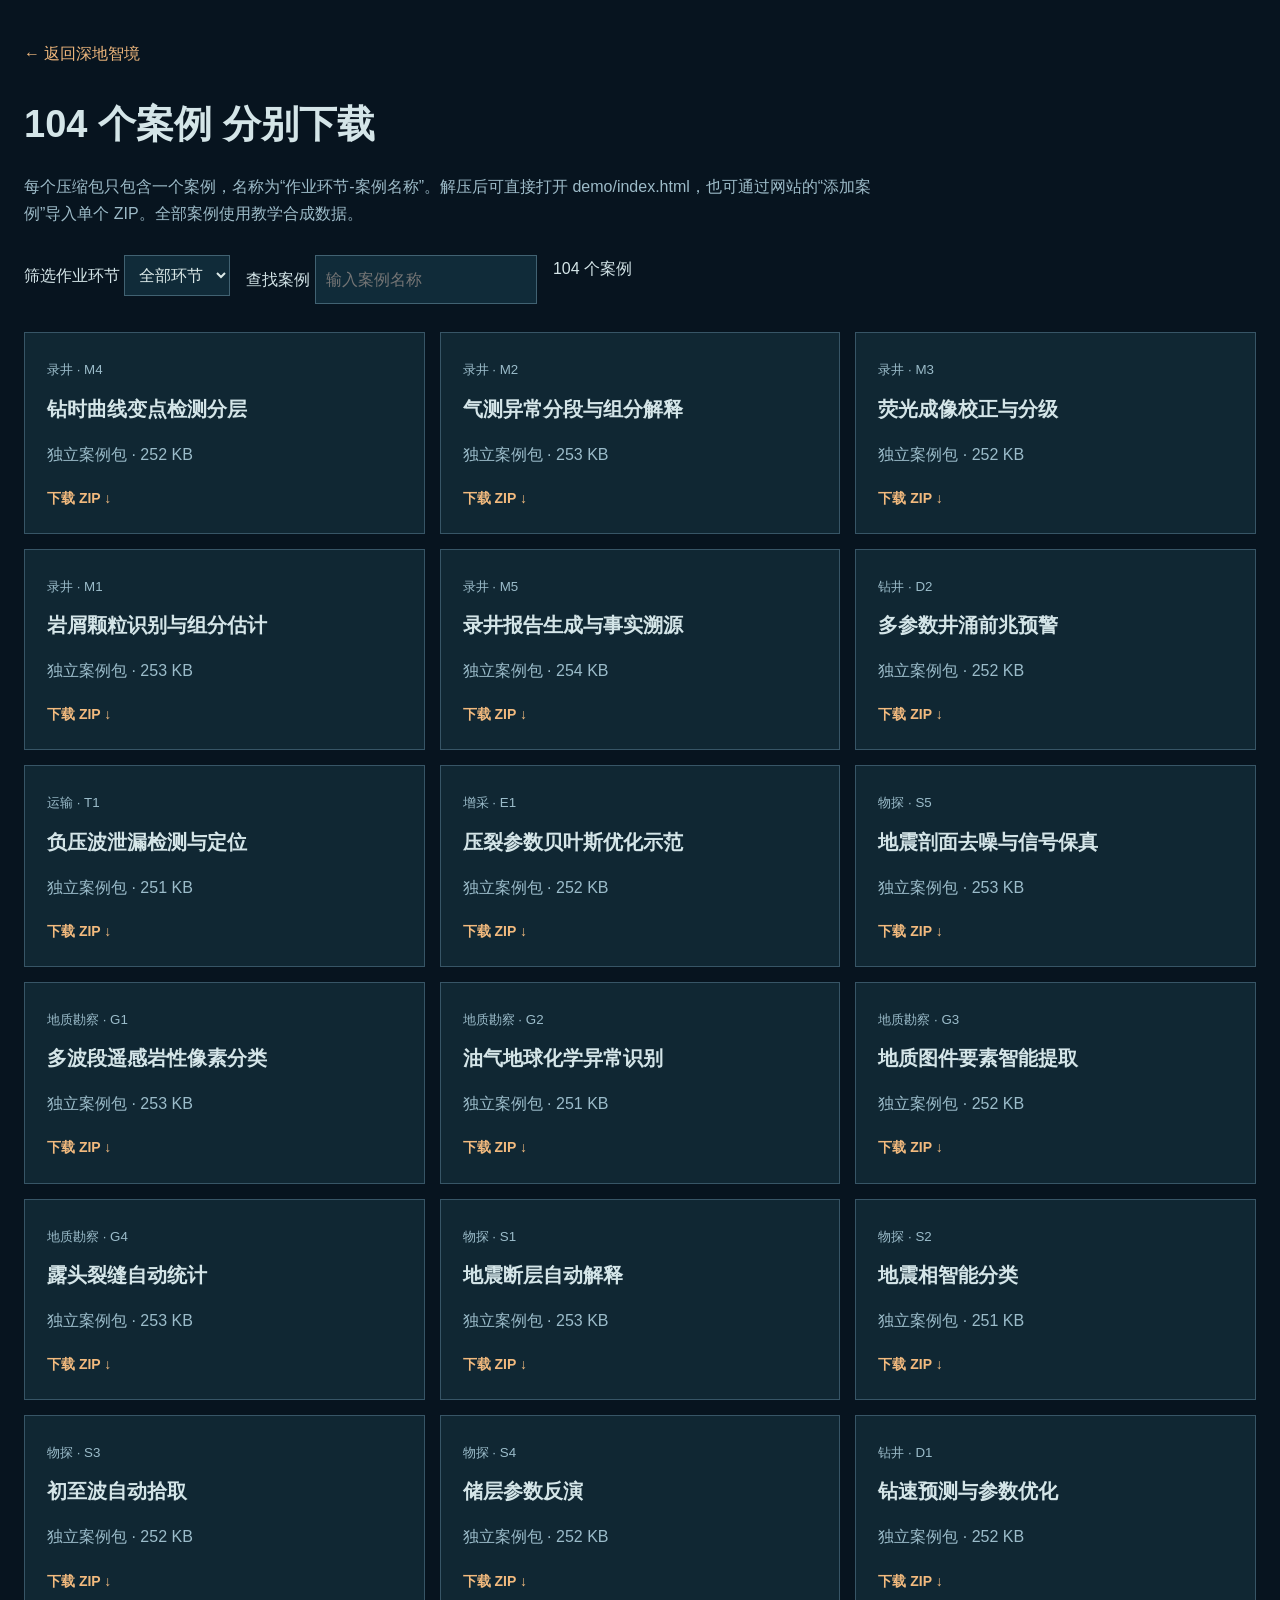
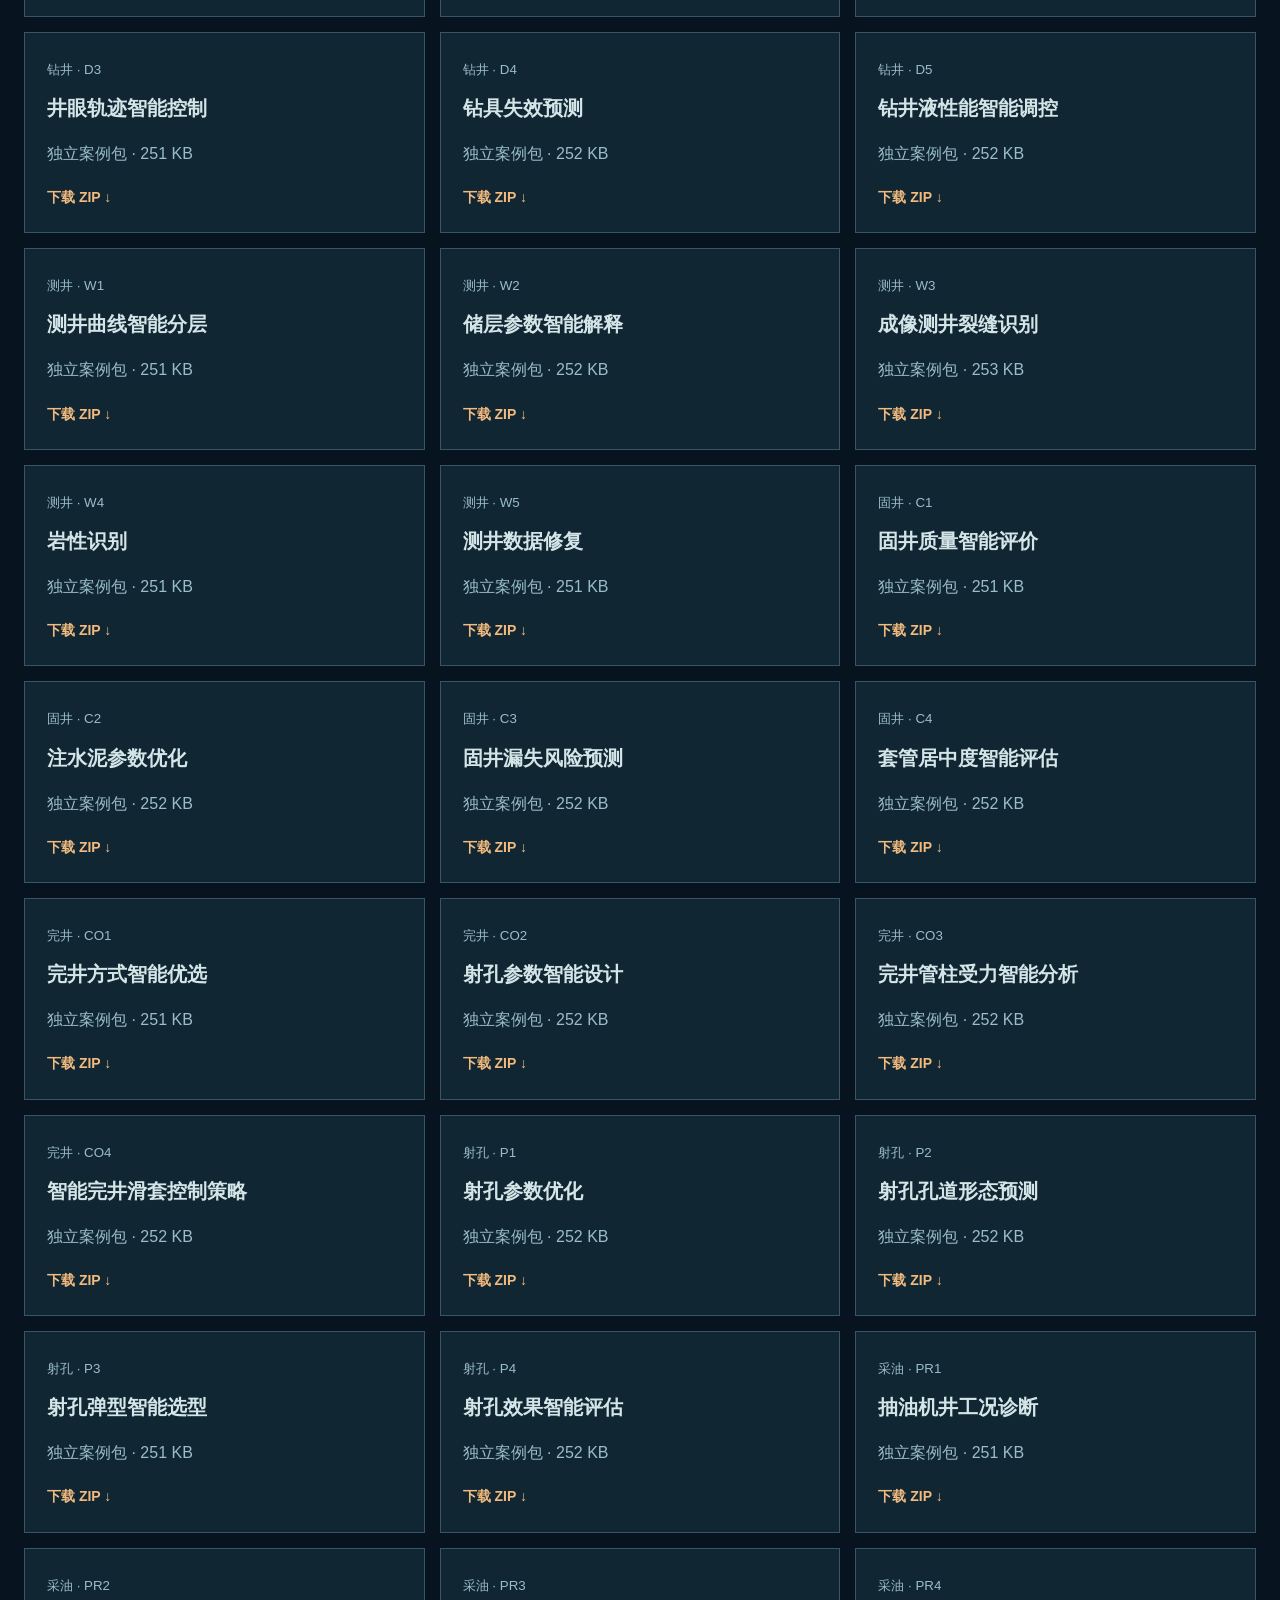
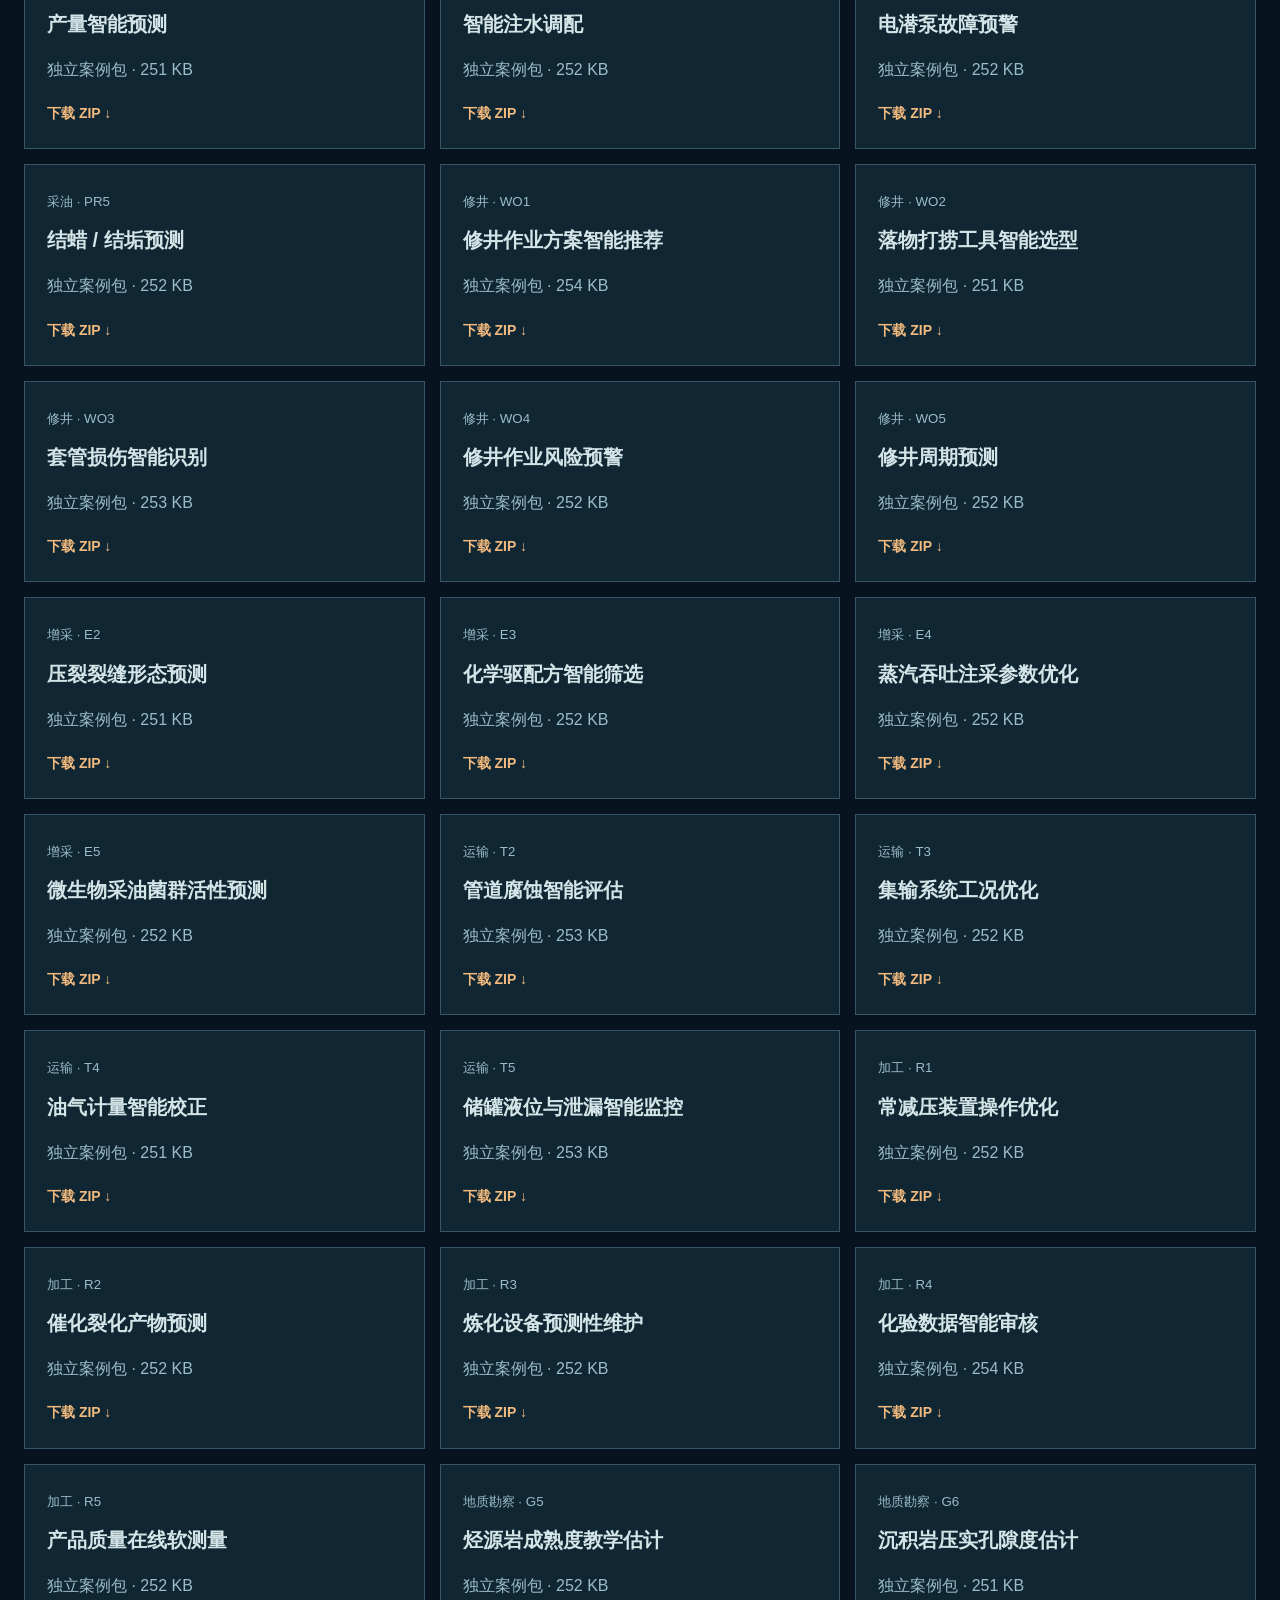
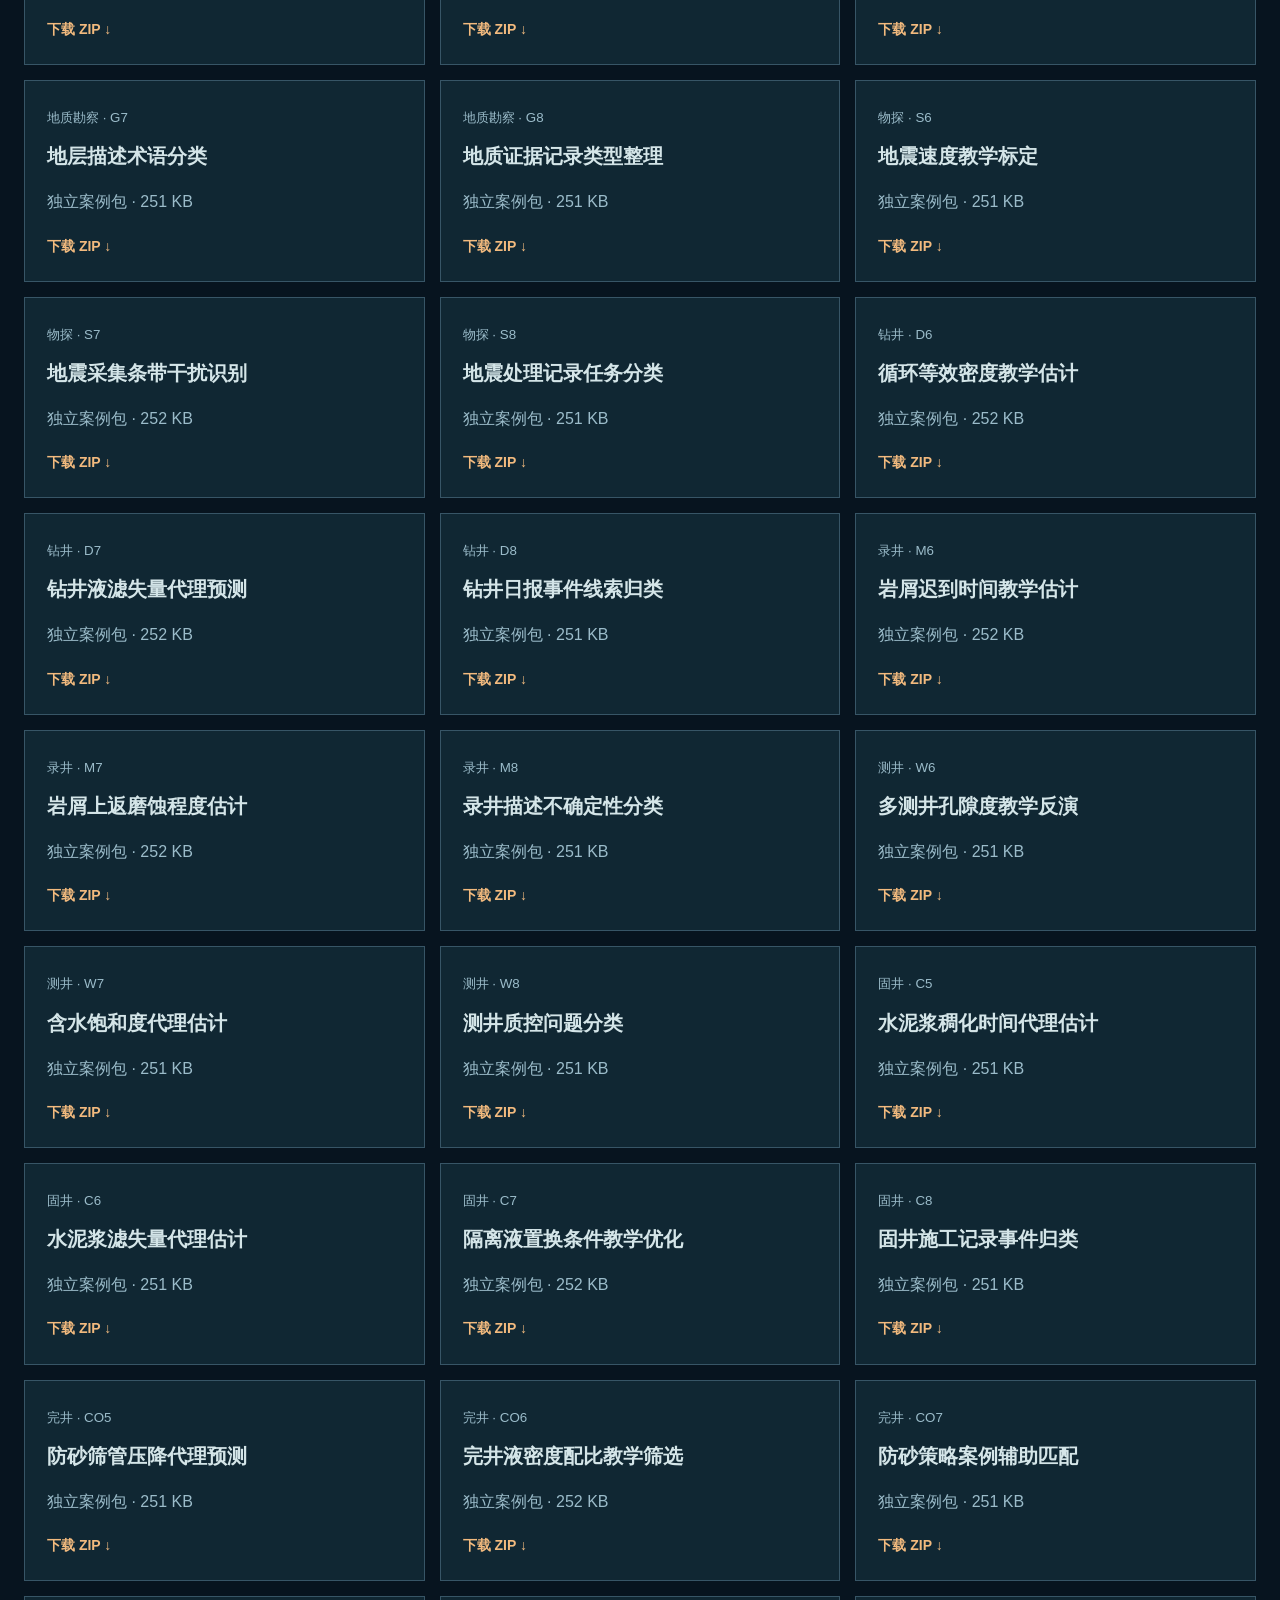
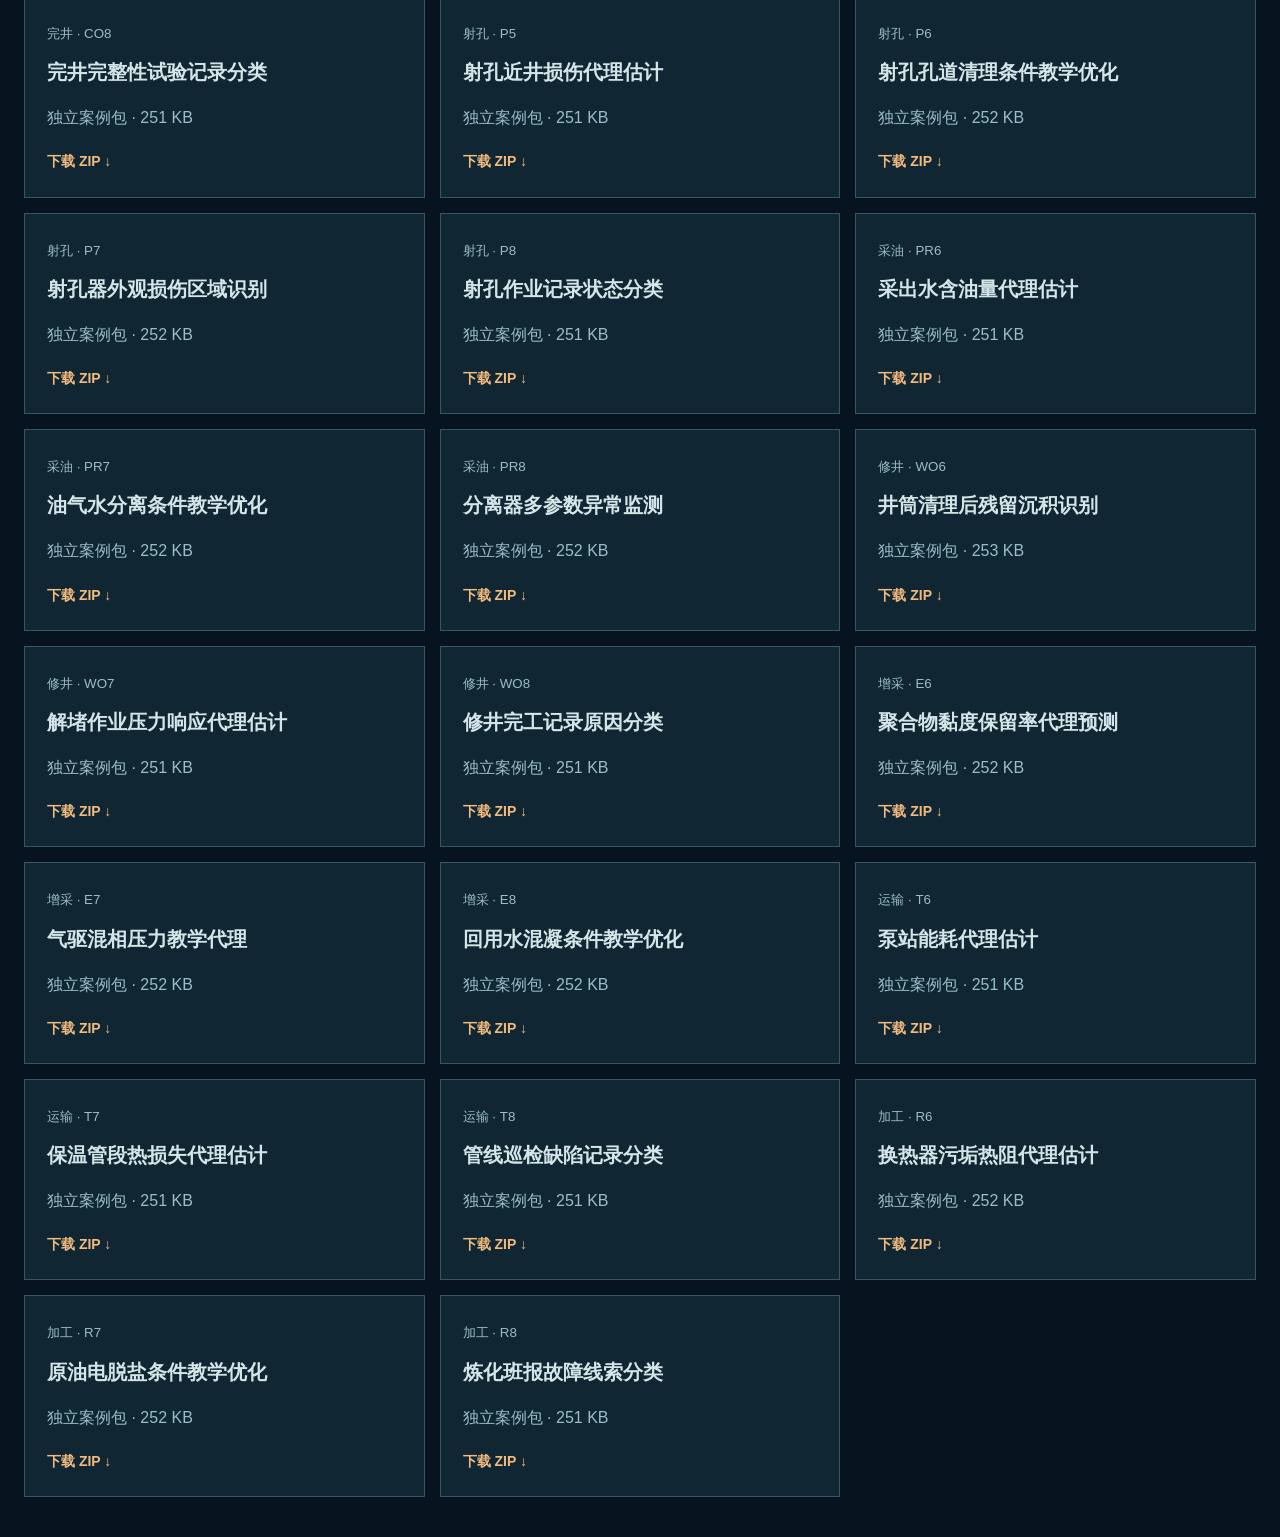
==== cases.html @ 2edc5188 "Publish Deep Vision with 104 standalone case packages" ====
<!doctype html><html lang="zh-CN"><meta charset="utf-8"><meta name="viewport" content="width=device-width,initial-scale=1"><title>深地智境 独立案例下载</title><style>*{box-sizing:border-box}body{margin:0;background:#07141f;color:#d4e5e8;font:16px/1.7 "Microsoft YaHei",sans-serif}main{max-width:1480px;margin:auto;padding:40px 24px}a{color:inherit}nav a{color:#efb77c;text-decoration:none}h1{font-size:38px;margin:25px 0 10px}header p{max-width:850px;color:#9dbbc8}.filters{display:flex;gap:16px;flex-wrap:wrap;margin:28px 0}input,select{font:inherit;color:#dbe9e8;background:#102b39;border:1px solid #416272;padding:10px;max-width:100%}.grid{display:grid;grid-template-columns:repeat(3,minmax(0,1fr));gap:15px}.case{display:block;text-decoration:none;border:1px solid #375566;background:#102733;padding:22px;min-width:0}.case:hover{border-color:#e8ae75;background:#173746}.case[hidden]{display:none}.case small,.case p{color:#9bbcca}.case h2{font-size:20px;margin:10px 0;line-height:1.6}.case b{font-size:14px;color:#f2ba7e}@media(max-width:900px){.grid{grid-template-columns:1fr 1fr}}@media(max-width:540px){.grid{grid-template-columns:1fr}h1{font-size:29px}}</style><main><nav><a href="index.html">← 返回深地智境</a></nav><header><h1>104 个案例 分别下载</h1><p>每个压缩包只包含一个案例，名称为“作业环节-案例名称”。解压后可直接打开 demo/index.html，也可通过网站的“添加案例”导入单个 ZIP。全部案例使用教学合成数据。</p></header><div class="filters"><label>筛选作业环节 <select id="stage"><option value="">全部环节</option><option>录井</option><option>钻井</option><option>运输</option><option>增采</option><option>物探</option><option>地质勘察</option><option>测井</option><option>固井</option><option>完井</option><option>射孔</option><option>采油</option><option>修井</option><option>加工</option></select></label><label>查找案例 <input id="search" type="search" placeholder="输入案例名称"></label><span id="count">104 个案例</span></div><div class="grid"><a class="case" data-stage="录井" href="cases/录井-钻时曲线变点检测分层.zip" download><small>录井 · M4</small><h2>钻时曲线变点检测分层</h2><p>独立案例包 · 252 KB</p><b>下载 ZIP ↓</b></a><a class="case" data-stage="录井" href="cases/录井-气测异常分段与组分解释.zip" download><small>录井 · M2</small><h2>气测异常分段与组分解释</h2><p>独立案例包 · 253 KB</p><b>下载 ZIP ↓</b></a><a class="case" data-stage="录井" href="cases/录井-荧光成像校正与分级.zip" download><small>录井 · M3</small><h2>荧光成像校正与分级</h2><p>独立案例包 · 252 KB</p><b>下载 ZIP ↓</b></a><a class="case" data-stage="录井" href="cases/录井-岩屑颗粒识别与组分估计.zip" download><small>录井 · M1</small><h2>岩屑颗粒识别与组分估计</h2><p>独立案例包 · 253 KB</p><b>下载 ZIP ↓</b></a><a class="case" data-stage="录井" href="cases/录井-录井报告生成与事实溯源.zip" download><small>录井 · M5</small><h2>录井报告生成与事实溯源</h2><p>独立案例包 · 254 KB</p><b>下载 ZIP ↓</b></a><a class="case" data-stage="钻井" href="cases/钻井-多参数井涌前兆预警.zip" download><small>钻井 · D2</small><h2>多参数井涌前兆预警</h2><p>独立案例包 · 252 KB</p><b>下载 ZIP ↓</b></a><a class="case" data-stage="运输" href="cases/运输-负压波泄漏检测与定位.zip" download><small>运输 · T1</small><h2>负压波泄漏检测与定位</h2><p>独立案例包 · 251 KB</p><b>下载 ZIP ↓</b></a><a class="case" data-stage="增采" href="cases/增采-压裂参数贝叶斯优化示范.zip" download><small>增采 · E1</small><h2>压裂参数贝叶斯优化示范</h2><p>独立案例包 · 252 KB</p><b>下载 ZIP ↓</b></a><a class="case" data-stage="物探" href="cases/物探-地震剖面去噪与信号保真.zip" download><small>物探 · S5</small><h2>地震剖面去噪与信号保真</h2><p>独立案例包 · 253 KB</p><b>下载 ZIP ↓</b></a><a class="case" data-stage="地质勘察" href="cases/地质勘察-多波段遥感岩性像素分类.zip" download><small>地质勘察 · G1</small><h2>多波段遥感岩性像素分类</h2><p>独立案例包 · 253 KB</p><b>下载 ZIP ↓</b></a><a class="case" data-stage="地质勘察" href="cases/地质勘察-油气地球化学异常识别.zip" download><small>地质勘察 · G2</small><h2>油气地球化学异常识别</h2><p>独立案例包 · 251 KB</p><b>下载 ZIP ↓</b></a><a class="case" data-stage="地质勘察" href="cases/地质勘察-地质图件要素智能提取.zip" download><small>地质勘察 · G3</small><h2>地质图件要素智能提取</h2><p>独立案例包 · 252 KB</p><b>下载 ZIP ↓</b></a><a class="case" data-stage="地质勘察" href="cases/地质勘察-露头裂缝自动统计.zip" download><small>地质勘察 · G4</small><h2>露头裂缝自动统计</h2><p>独立案例包 · 253 KB</p><b>下载 ZIP ↓</b></a><a class="case" data-stage="物探" href="cases/物探-地震断层自动解释.zip" download><small>物探 · S1</small><h2>地震断层自动解释</h2><p>独立案例包 · 253 KB</p><b>下载 ZIP ↓</b></a><a class="case" data-stage="物探" href="cases/物探-地震相智能分类.zip" download><small>物探 · S2</small><h2>地震相智能分类</h2><p>独立案例包 · 251 KB</p><b>下载 ZIP ↓</b></a><a class="case" data-stage="物探" href="cases/物探-初至波自动拾取.zip" download><small>物探 · S3</small><h2>初至波自动拾取</h2><p>独立案例包 · 252 KB</p><b>下载 ZIP ↓</b></a><a class="case" data-stage="物探" href="cases/物探-储层参数反演.zip" download><small>物探 · S4</small><h2>储层参数反演</h2><p>独立案例包 · 252 KB</p><b>下载 ZIP ↓</b></a><a class="case" data-stage="钻井" href="cases/钻井-钻速预测与参数优化.zip" download><small>钻井 · D1</small><h2>钻速预测与参数优化</h2><p>独立案例包 · 252 KB</p><b>下载 ZIP ↓</b></a><a class="case" data-stage="钻井" href="cases/钻井-井眼轨迹智能控制.zip" download><small>钻井 · D3</small><h2>井眼轨迹智能控制</h2><p>独立案例包 · 251 KB</p><b>下载 ZIP ↓</b></a><a class="case" data-stage="钻井" href="cases/钻井-钻具失效预测.zip" download><small>钻井 · D4</small><h2>钻具失效预测</h2><p>独立案例包 · 252 KB</p><b>下载 ZIP ↓</b></a><a class="case" data-stage="钻井" href="cases/钻井-钻井液性能智能调控.zip" download><small>钻井 · D5</small><h2>钻井液性能智能调控</h2><p>独立案例包 · 252 KB</p><b>下载 ZIP ↓</b></a><a class="case" data-stage="测井" href="cases/测井-测井曲线智能分层.zip" download><small>测井 · W1</small><h2>测井曲线智能分层</h2><p>独立案例包 · 251 KB</p><b>下载 ZIP ↓</b></a><a class="case" data-stage="测井" href="cases/测井-储层参数智能解释.zip" download><small>测井 · W2</small><h2>储层参数智能解释</h2><p>独立案例包 · 252 KB</p><b>下载 ZIP ↓</b></a><a class="case" data-stage="测井" href="cases/测井-成像测井裂缝识别.zip" download><small>测井 · W3</small><h2>成像测井裂缝识别</h2><p>独立案例包 · 253 KB</p><b>下载 ZIP ↓</b></a><a class="case" data-stage="测井" href="cases/测井-岩性识别.zip" download><small>测井 · W4</small><h2>岩性识别</h2><p>独立案例包 · 251 KB</p><b>下载 ZIP ↓</b></a><a class="case" data-stage="测井" href="cases/测井-测井数据修复.zip" download><small>测井 · W5</small><h2>测井数据修复</h2><p>独立案例包 · 251 KB</p><b>下载 ZIP ↓</b></a><a class="case" data-stage="固井" href="cases/固井-固井质量智能评价.zip" download><small>固井 · C1</small><h2>固井质量智能评价</h2><p>独立案例包 · 251 KB</p><b>下载 ZIP ↓</b></a><a class="case" data-stage="固井" href="cases/固井-注水泥参数优化.zip" download><small>固井 · C2</small><h2>注水泥参数优化</h2><p>独立案例包 · 252 KB</p><b>下载 ZIP ↓</b></a><a class="case" data-stage="固井" href="cases/固井-固井漏失风险预测.zip" download><small>固井 · C3</small><h2>固井漏失风险预测</h2><p>独立案例包 · 252 KB</p><b>下载 ZIP ↓</b></a><a class="case" data-stage="固井" href="cases/固井-套管居中度智能评估.zip" download><small>固井 · C4</small><h2>套管居中度智能评估</h2><p>独立案例包 · 252 KB</p><b>下载 ZIP ↓</b></a><a class="case" data-stage="完井" href="cases/完井-完井方式智能优选.zip" download><small>完井 · CO1</small><h2>完井方式智能优选</h2><p>独立案例包 · 251 KB</p><b>下载 ZIP ↓</b></a><a class="case" data-stage="完井" href="cases/完井-射孔参数智能设计.zip" download><small>完井 · CO2</small><h2>射孔参数智能设计</h2><p>独立案例包 · 252 KB</p><b>下载 ZIP ↓</b></a><a class="case" data-stage="完井" href="cases/完井-完井管柱受力智能分析.zip" download><small>完井 · CO3</small><h2>完井管柱受力智能分析</h2><p>独立案例包 · 252 KB</p><b>下载 ZIP ↓</b></a><a class="case" data-stage="完井" href="cases/完井-智能完井滑套控制策略.zip" download><small>完井 · CO4</small><h2>智能完井滑套控制策略</h2><p>独立案例包 · 252 KB</p><b>下载 ZIP ↓</b></a><a class="case" data-stage="射孔" href="cases/射孔-射孔参数优化.zip" download><small>射孔 · P1</small><h2>射孔参数优化</h2><p>独立案例包 · 252 KB</p><b>下载 ZIP ↓</b></a><a class="case" data-stage="射孔" href="cases/射孔-射孔孔道形态预测.zip" download><small>射孔 · P2</small><h2>射孔孔道形态预测</h2><p>独立案例包 · 252 KB</p><b>下载 ZIP ↓</b></a><a class="case" data-stage="射孔" href="cases/射孔-射孔弹型智能选型.zip" download><small>射孔 · P3</small><h2>射孔弹型智能选型</h2><p>独立案例包 · 251 KB</p><b>下载 ZIP ↓</b></a><a class="case" data-stage="射孔" href="cases/射孔-射孔效果智能评估.zip" download><small>射孔 · P4</small><h2>射孔效果智能评估</h2><p>独立案例包 · 252 KB</p><b>下载 ZIP ↓</b></a><a class="case" data-stage="采油" href="cases/采油-抽油机井工况诊断.zip" download><small>采油 · PR1</small><h2>抽油机井工况诊断</h2><p>独立案例包 · 251 KB</p><b>下载 ZIP ↓</b></a><a class="case" data-stage="采油" href="cases/采油-产量智能预测.zip" download><small>采油 · PR2</small><h2>产量智能预测</h2><p>独立案例包 · 251 KB</p><b>下载 ZIP ↓</b></a><a class="case" data-stage="采油" href="cases/采油-智能注水调配.zip" download><small>采油 · PR3</small><h2>智能注水调配</h2><p>独立案例包 · 252 KB</p><b>下载 ZIP ↓</b></a><a class="case" data-stage="采油" href="cases/采油-电潜泵故障预警.zip" download><small>采油 · PR4</small><h2>电潜泵故障预警</h2><p>独立案例包 · 252 KB</p><b>下载 ZIP ↓</b></a><a class="case" data-stage="采油" href="cases/采油-结蜡  结垢预测.zip" download><small>采油 · PR5</small><h2>结蜡 / 结垢预测</h2><p>独立案例包 · 252 KB</p><b>下载 ZIP ↓</b></a><a class="case" data-stage="修井" href="cases/修井-修井作业方案智能推荐.zip" download><small>修井 · WO1</small><h2>修井作业方案智能推荐</h2><p>独立案例包 · 254 KB</p><b>下载 ZIP ↓</b></a><a class="case" data-stage="修井" href="cases/修井-落物打捞工具智能选型.zip" download><small>修井 · WO2</small><h2>落物打捞工具智能选型</h2><p>独立案例包 · 251 KB</p><b>下载 ZIP ↓</b></a><a class="case" data-stage="修井" href="cases/修井-套管损伤智能识别.zip" download><small>修井 · WO3</small><h2>套管损伤智能识别</h2><p>独立案例包 · 253 KB</p><b>下载 ZIP ↓</b></a><a class="case" data-stage="修井" href="cases/修井-修井作业风险预警.zip" download><small>修井 · WO4</small><h2>修井作业风险预警</h2><p>独立案例包 · 252 KB</p><b>下载 ZIP ↓</b></a><a class="case" data-stage="修井" href="cases/修井-修井周期预测.zip" download><small>修井 · WO5</small><h2>修井周期预测</h2><p>独立案例包 · 252 KB</p><b>下载 ZIP ↓</b></a><a class="case" data-stage="增采" href="cases/增采-压裂裂缝形态预测.zip" download><small>增采 · E2</small><h2>压裂裂缝形态预测</h2><p>独立案例包 · 251 KB</p><b>下载 ZIP ↓</b></a><a class="case" data-stage="增采" href="cases/增采-化学驱配方智能筛选.zip" download><small>增采 · E3</small><h2>化学驱配方智能筛选</h2><p>独立案例包 · 252 KB</p><b>下载 ZIP ↓</b></a><a class="case" data-stage="增采" href="cases/增采-蒸汽吞吐注采参数优化.zip" download><small>增采 · E4</small><h2>蒸汽吞吐注采参数优化</h2><p>独立案例包 · 252 KB</p><b>下载 ZIP ↓</b></a><a class="case" data-stage="增采" href="cases/增采-微生物采油菌群活性预测.zip" download><small>增采 · E5</small><h2>微生物采油菌群活性预测</h2><p>独立案例包 · 252 KB</p><b>下载 ZIP ↓</b></a><a class="case" data-stage="运输" href="cases/运输-管道腐蚀智能评估.zip" download><small>运输 · T2</small><h2>管道腐蚀智能评估</h2><p>独立案例包 · 253 KB</p><b>下载 ZIP ↓</b></a><a class="case" data-stage="运输" href="cases/运输-集输系统工况优化.zip" download><small>运输 · T3</small><h2>集输系统工况优化</h2><p>独立案例包 · 252 KB</p><b>下载 ZIP ↓</b></a><a class="case" data-stage="运输" href="cases/运输-油气计量智能校正.zip" download><small>运输 · T4</small><h2>油气计量智能校正</h2><p>独立案例包 · 251 KB</p><b>下载 ZIP ↓</b></a><a class="case" data-stage="运输" href="cases/运输-储罐液位与泄漏智能监控.zip" download><small>运输 · T5</small><h2>储罐液位与泄漏智能监控</h2><p>独立案例包 · 253 KB</p><b>下载 ZIP ↓</b></a><a class="case" data-stage="加工" href="cases/加工-常减压装置操作优化.zip" download><small>加工 · R1</small><h2>常减压装置操作优化</h2><p>独立案例包 · 252 KB</p><b>下载 ZIP ↓</b></a><a class="case" data-stage="加工" href="cases/加工-催化裂化产物预测.zip" download><small>加工 · R2</small><h2>催化裂化产物预测</h2><p>独立案例包 · 252 KB</p><b>下载 ZIP ↓</b></a><a class="case" data-stage="加工" href="cases/加工-炼化设备预测性维护.zip" download><small>加工 · R3</small><h2>炼化设备预测性维护</h2><p>独立案例包 · 252 KB</p><b>下载 ZIP ↓</b></a><a class="case" data-stage="加工" href="cases/加工-化验数据智能审核.zip" download><small>加工 · R4</small><h2>化验数据智能审核</h2><p>独立案例包 · 254 KB</p><b>下载 ZIP ↓</b></a><a class="case" data-stage="加工" href="cases/加工-产品质量在线软测量.zip" download><small>加工 · R5</small><h2>产品质量在线软测量</h2><p>独立案例包 · 252 KB</p><b>下载 ZIP ↓</b></a><a class="case" data-stage="地质勘察" href="cases/地质勘察-烃源岩成熟度教学估计.zip" download><small>地质勘察 · G5</small><h2>烃源岩成熟度教学估计</h2><p>独立案例包 · 252 KB</p><b>下载 ZIP ↓</b></a><a class="case" data-stage="地质勘察" href="cases/地质勘察-沉积岩压实孔隙度估计.zip" download><small>地质勘察 · G6</small><h2>沉积岩压实孔隙度估计</h2><p>独立案例包 · 251 KB</p><b>下载 ZIP ↓</b></a><a class="case" data-stage="地质勘察" href="cases/地质勘察-地层描述术语分类.zip" download><small>地质勘察 · G7</small><h2>地层描述术语分类</h2><p>独立案例包 · 251 KB</p><b>下载 ZIP ↓</b></a><a class="case" data-stage="地质勘察" href="cases/地质勘察-地质证据记录类型整理.zip" download><small>地质勘察 · G8</small><h2>地质证据记录类型整理</h2><p>独立案例包 · 251 KB</p><b>下载 ZIP ↓</b></a><a class="case" data-stage="物探" href="cases/物探-地震速度教学标定.zip" download><small>物探 · S6</small><h2>地震速度教学标定</h2><p>独立案例包 · 251 KB</p><b>下载 ZIP ↓</b></a><a class="case" data-stage="物探" href="cases/物探-地震采集条带干扰识别.zip" download><small>物探 · S7</small><h2>地震采集条带干扰识别</h2><p>独立案例包 · 252 KB</p><b>下载 ZIP ↓</b></a><a class="case" data-stage="物探" href="cases/物探-地震处理记录任务分类.zip" download><small>物探 · S8</small><h2>地震处理记录任务分类</h2><p>独立案例包 · 251 KB</p><b>下载 ZIP ↓</b></a><a class="case" data-stage="钻井" href="cases/钻井-循环等效密度教学估计.zip" download><small>钻井 · D6</small><h2>循环等效密度教学估计</h2><p>独立案例包 · 252 KB</p><b>下载 ZIP ↓</b></a><a class="case" data-stage="钻井" href="cases/钻井-钻井液滤失量代理预测.zip" download><small>钻井 · D7</small><h2>钻井液滤失量代理预测</h2><p>独立案例包 · 252 KB</p><b>下载 ZIP ↓</b></a><a class="case" data-stage="钻井" href="cases/钻井-钻井日报事件线索归类.zip" download><small>钻井 · D8</small><h2>钻井日报事件线索归类</h2><p>独立案例包 · 251 KB</p><b>下载 ZIP ↓</b></a><a class="case" data-stage="录井" href="cases/录井-岩屑迟到时间教学估计.zip" download><small>录井 · M6</small><h2>岩屑迟到时间教学估计</h2><p>独立案例包 · 252 KB</p><b>下载 ZIP ↓</b></a><a class="case" data-stage="录井" href="cases/录井-岩屑上返磨蚀程度估计.zip" download><small>录井 · M7</small><h2>岩屑上返磨蚀程度估计</h2><p>独立案例包 · 252 KB</p><b>下载 ZIP ↓</b></a><a class="case" data-stage="录井" href="cases/录井-录井描述不确定性分类.zip" download><small>录井 · M8</small><h2>录井描述不确定性分类</h2><p>独立案例包 · 251 KB</p><b>下载 ZIP ↓</b></a><a class="case" data-stage="测井" href="cases/测井-多测井孔隙度教学反演.zip" download><small>测井 · W6</small><h2>多测井孔隙度教学反演</h2><p>独立案例包 · 251 KB</p><b>下载 ZIP ↓</b></a><a class="case" data-stage="测井" href="cases/测井-含水饱和度代理估计.zip" download><small>测井 · W7</small><h2>含水饱和度代理估计</h2><p>独立案例包 · 251 KB</p><b>下载 ZIP ↓</b></a><a class="case" data-stage="测井" href="cases/测井-测井质控问题分类.zip" download><small>测井 · W8</small><h2>测井质控问题分类</h2><p>独立案例包 · 251 KB</p><b>下载 ZIP ↓</b></a><a class="case" data-stage="固井" href="cases/固井-水泥浆稠化时间代理估计.zip" download><small>固井 · C5</small><h2>水泥浆稠化时间代理估计</h2><p>独立案例包 · 251 KB</p><b>下载 ZIP ↓</b></a><a class="case" data-stage="固井" href="cases/固井-水泥浆滤失量代理估计.zip" download><small>固井 · C6</small><h2>水泥浆滤失量代理估计</h2><p>独立案例包 · 251 KB</p><b>下载 ZIP ↓</b></a><a class="case" data-stage="固井" href="cases/固井-隔离液置换条件教学优化.zip" download><small>固井 · C7</small><h2>隔离液置换条件教学优化</h2><p>独立案例包 · 252 KB</p><b>下载 ZIP ↓</b></a><a class="case" data-stage="固井" href="cases/固井-固井施工记录事件归类.zip" download><small>固井 · C8</small><h2>固井施工记录事件归类</h2><p>独立案例包 · 251 KB</p><b>下载 ZIP ↓</b></a><a class="case" data-stage="完井" href="cases/完井-防砂筛管压降代理预测.zip" download><small>完井 · CO5</small><h2>防砂筛管压降代理预测</h2><p>独立案例包 · 251 KB</p><b>下载 ZIP ↓</b></a><a class="case" data-stage="完井" href="cases/完井-完井液密度配比教学筛选.zip" download><small>完井 · CO6</small><h2>完井液密度配比教学筛选</h2><p>独立案例包 · 252 KB</p><b>下载 ZIP ↓</b></a><a class="case" data-stage="完井" href="cases/完井-防砂策略案例辅助匹配.zip" download><small>完井 · CO7</small><h2>防砂策略案例辅助匹配</h2><p>独立案例包 · 251 KB</p><b>下载 ZIP ↓</b></a><a class="case" data-stage="完井" href="cases/完井-完井完整性试验记录分类.zip" download><small>完井 · CO8</small><h2>完井完整性试验记录分类</h2><p>独立案例包 · 251 KB</p><b>下载 ZIP ↓</b></a><a class="case" data-stage="射孔" href="cases/射孔-射孔近井损伤代理估计.zip" download><small>射孔 · P5</small><h2>射孔近井损伤代理估计</h2><p>独立案例包 · 251 KB</p><b>下载 ZIP ↓</b></a><a class="case" data-stage="射孔" href="cases/射孔-射孔孔道清理条件教学优化.zip" download><small>射孔 · P6</small><h2>射孔孔道清理条件教学优化</h2><p>独立案例包 · 252 KB</p><b>下载 ZIP ↓</b></a><a class="case" data-stage="射孔" href="cases/射孔-射孔器外观损伤区域识别.zip" download><small>射孔 · P7</small><h2>射孔器外观损伤区域识别</h2><p>独立案例包 · 252 KB</p><b>下载 ZIP ↓</b></a><a class="case" data-stage="射孔" href="cases/射孔-射孔作业记录状态分类.zip" download><small>射孔 · P8</small><h2>射孔作业记录状态分类</h2><p>独立案例包 · 251 KB</p><b>下载 ZIP ↓</b></a><a class="case" data-stage="采油" href="cases/采油-采出水含油量代理估计.zip" download><small>采油 · PR6</small><h2>采出水含油量代理估计</h2><p>独立案例包 · 251 KB</p><b>下载 ZIP ↓</b></a><a class="case" data-stage="采油" href="cases/采油-油气水分离条件教学优化.zip" download><small>采油 · PR7</small><h2>油气水分离条件教学优化</h2><p>独立案例包 · 252 KB</p><b>下载 ZIP ↓</b></a><a class="case" data-stage="采油" href="cases/采油-分离器多参数异常监测.zip" download><small>采油 · PR8</small><h2>分离器多参数异常监测</h2><p>独立案例包 · 252 KB</p><b>下载 ZIP ↓</b></a><a class="case" data-stage="修井" href="cases/修井-井筒清理后残留沉积识别.zip" download><small>修井 · WO6</small><h2>井筒清理后残留沉积识别</h2><p>独立案例包 · 253 KB</p><b>下载 ZIP ↓</b></a><a class="case" data-stage="修井" href="cases/修井-解堵作业压力响应代理估计.zip" download><small>修井 · WO7</small><h2>解堵作业压力响应代理估计</h2><p>独立案例包 · 251 KB</p><b>下载 ZIP ↓</b></a><a class="case" data-stage="修井" href="cases/修井-修井完工记录原因分类.zip" download><small>修井 · WO8</small><h2>修井完工记录原因分类</h2><p>独立案例包 · 251 KB</p><b>下载 ZIP ↓</b></a><a class="case" data-stage="增采" href="cases/增采-聚合物黏度保留率代理预测.zip" download><small>增采 · E6</small><h2>聚合物黏度保留率代理预测</h2><p>独立案例包 · 252 KB</p><b>下载 ZIP ↓</b></a><a class="case" data-stage="增采" href="cases/增采-气驱混相压力教学代理.zip" download><small>增采 · E7</small><h2>气驱混相压力教学代理</h2><p>独立案例包 · 252 KB</p><b>下载 ZIP ↓</b></a><a class="case" data-stage="增采" href="cases/增采-回用水混凝条件教学优化.zip" download><small>增采 · E8</small><h2>回用水混凝条件教学优化</h2><p>独立案例包 · 252 KB</p><b>下载 ZIP ↓</b></a><a class="case" data-stage="运输" href="cases/运输-泵站能耗代理估计.zip" download><small>运输 · T6</small><h2>泵站能耗代理估计</h2><p>独立案例包 · 251 KB</p><b>下载 ZIP ↓</b></a><a class="case" data-stage="运输" href="cases/运输-保温管段热损失代理估计.zip" download><small>运输 · T7</small><h2>保温管段热损失代理估计</h2><p>独立案例包 · 251 KB</p><b>下载 ZIP ↓</b></a><a class="case" data-stage="运输" href="cases/运输-管线巡检缺陷记录分类.zip" download><small>运输 · T8</small><h2>管线巡检缺陷记录分类</h2><p>独立案例包 · 251 KB</p><b>下载 ZIP ↓</b></a><a class="case" data-stage="加工" href="cases/加工-换热器污垢热阻代理估计.zip" download><small>加工 · R6</small><h2>换热器污垢热阻代理估计</h2><p>独立案例包 · 252 KB</p><b>下载 ZIP ↓</b></a><a class="case" data-stage="加工" href="cases/加工-原油电脱盐条件教学优化.zip" download><small>加工 · R7</small><h2>原油电脱盐条件教学优化</h2><p>独立案例包 · 252 KB</p><b>下载 ZIP ↓</b></a><a class="case" data-stage="加工" href="cases/加工-炼化班报故障线索分类.zip" download><small>加工 · R8</small><h2>炼化班报故障线索分类</h2><p>独立案例包 · 251 KB</p><b>下载 ZIP ↓</b></a></div></main><script>const cards=[...document.querySelectorAll('.case')],stage=document.querySelector('#stage'),search=document.querySelector('#search');function filter(){let n=0;cards.forEach(c=>{c.hidden=!!((stage.value&&c.dataset.stage!==stage.value)||(search.value&&!c.textContent.includes(search.value)));if(!c.hidden)n++;});document.querySelector('#count').textContent=n+' / 104 个案例';}stage.onchange=search.oninput=filter;</script></html>
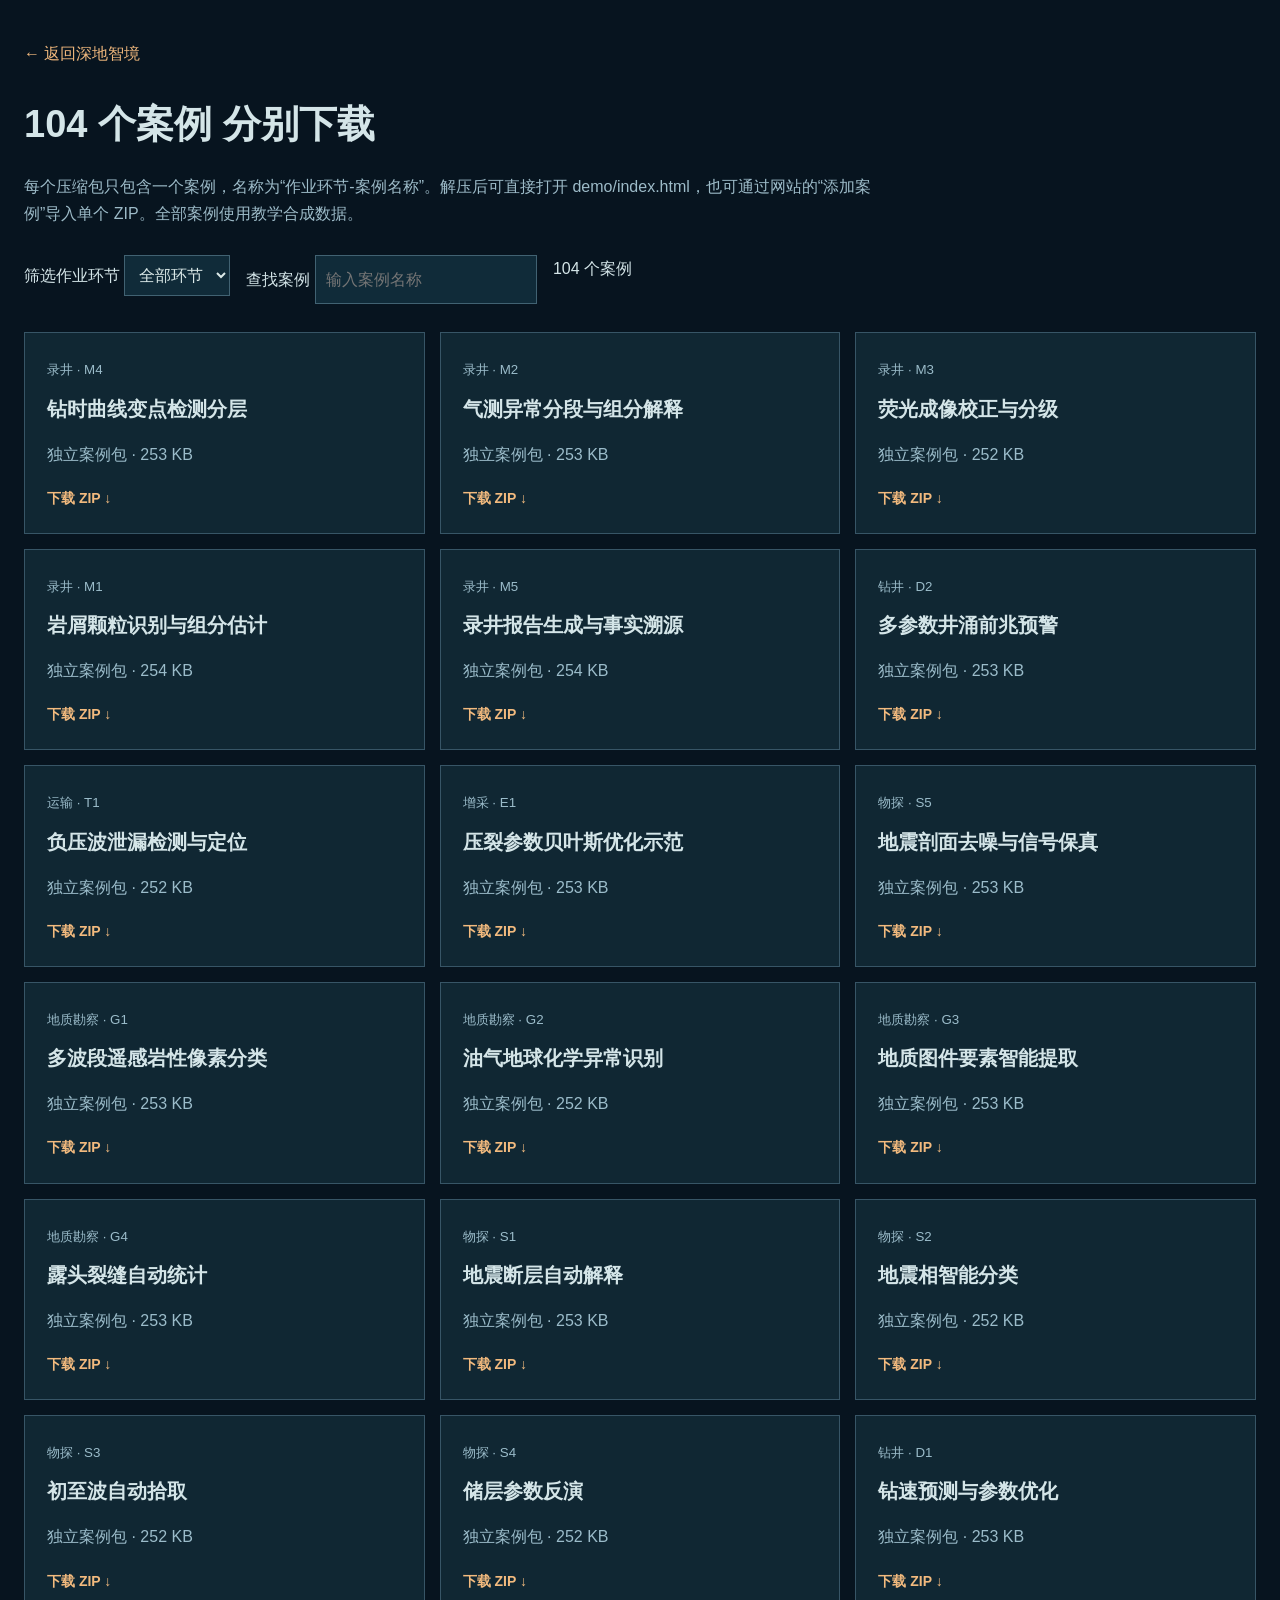
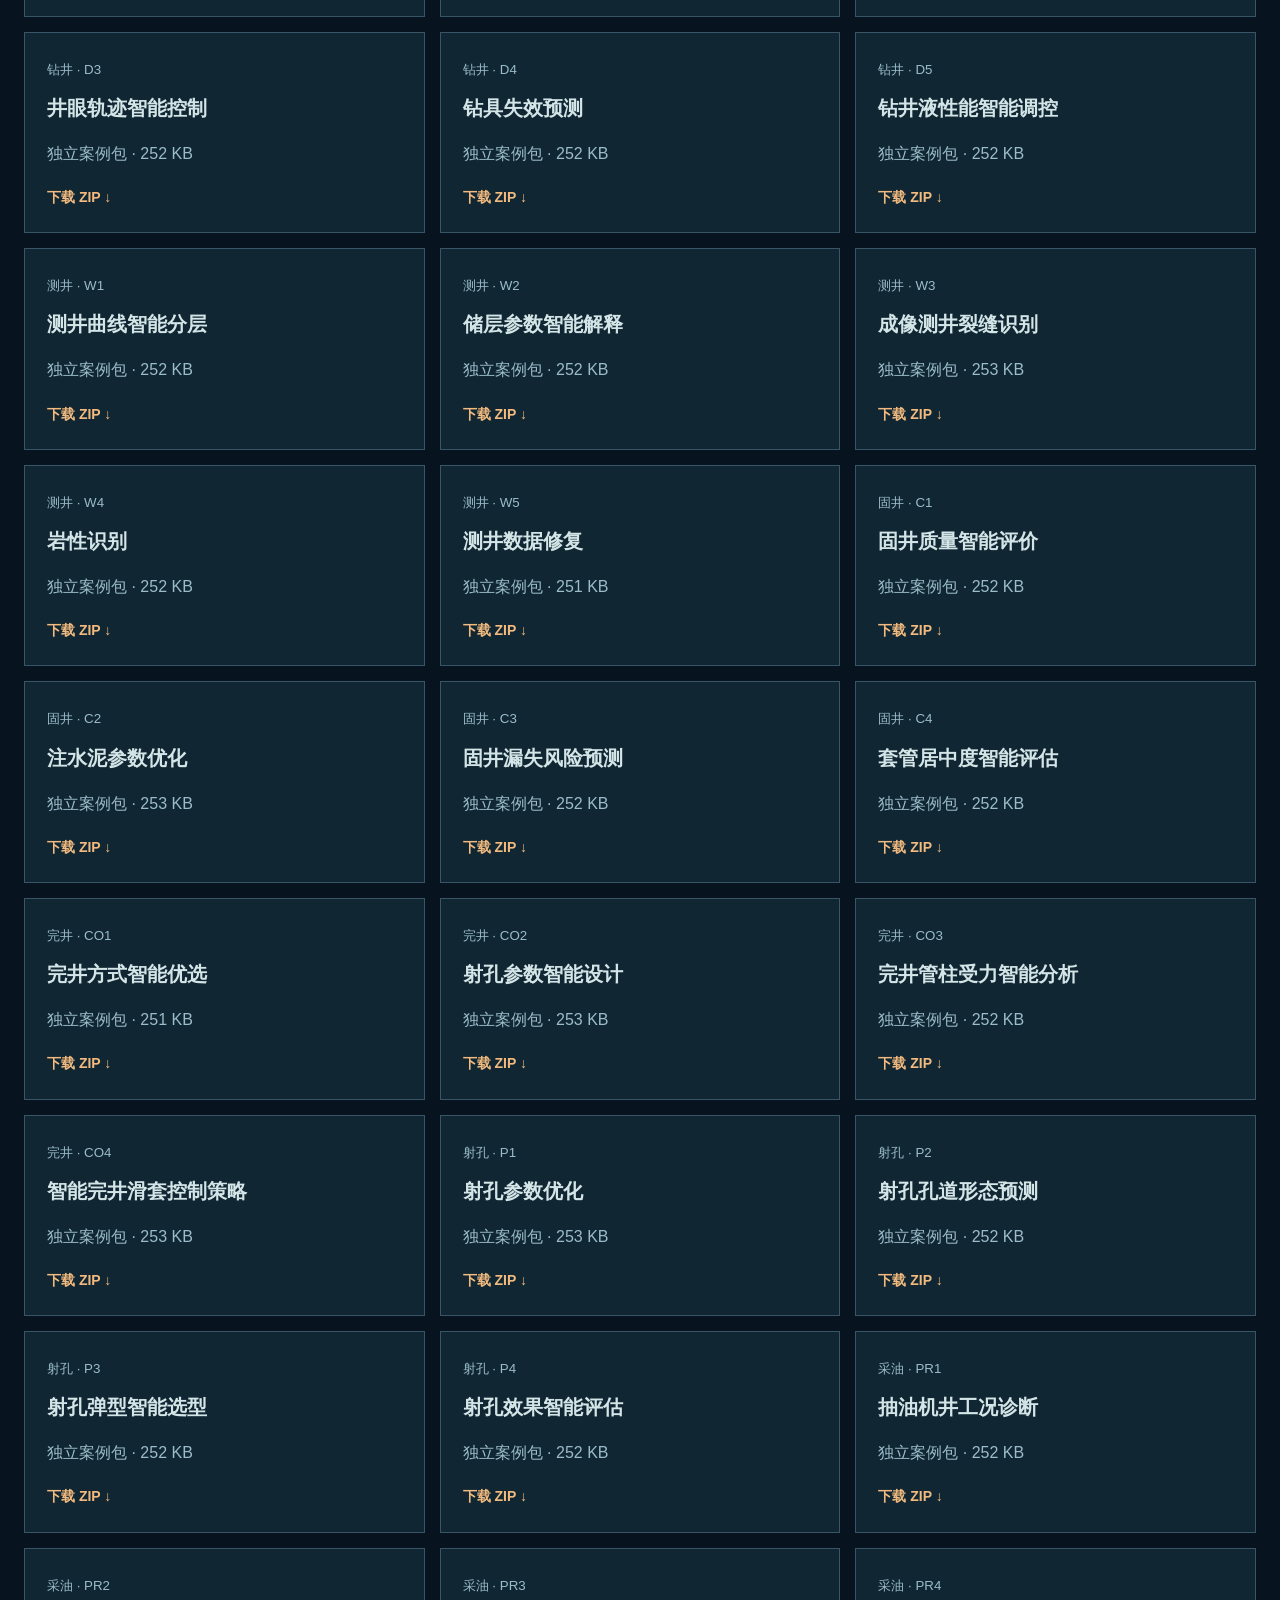
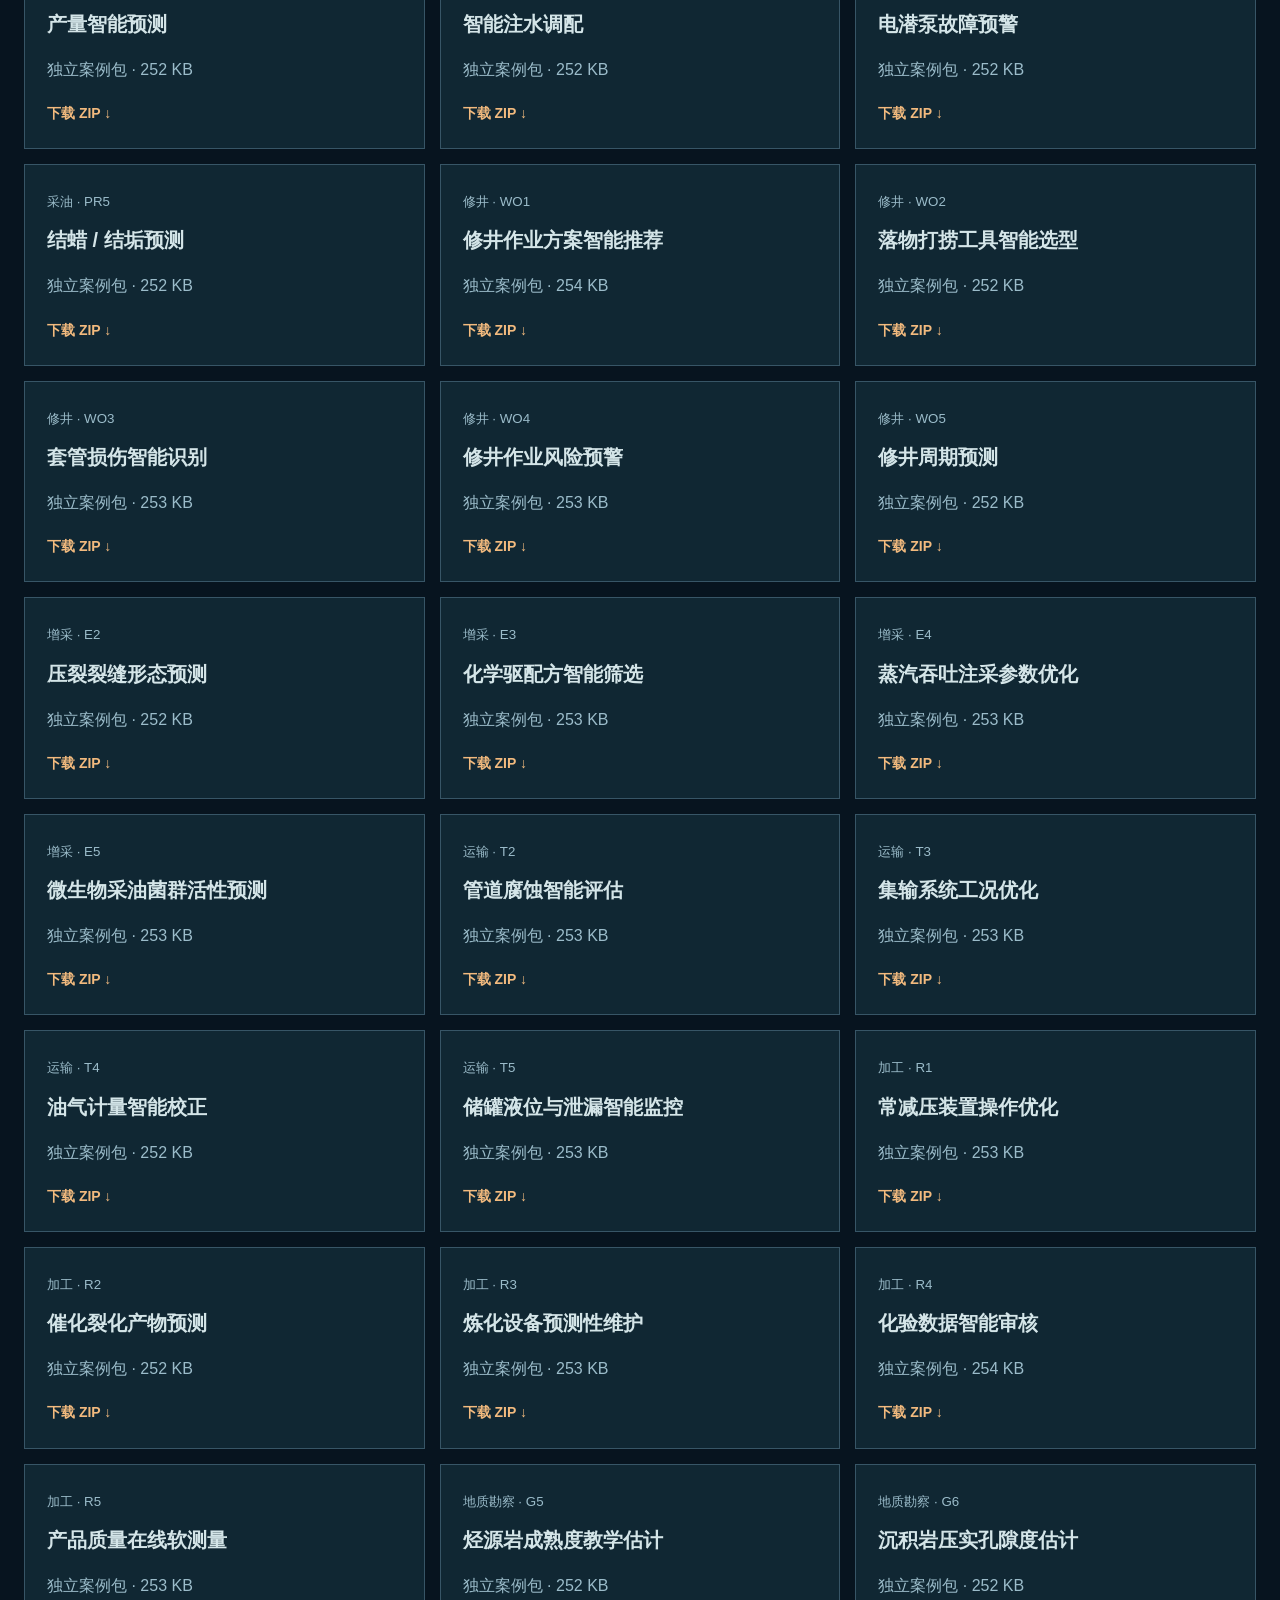
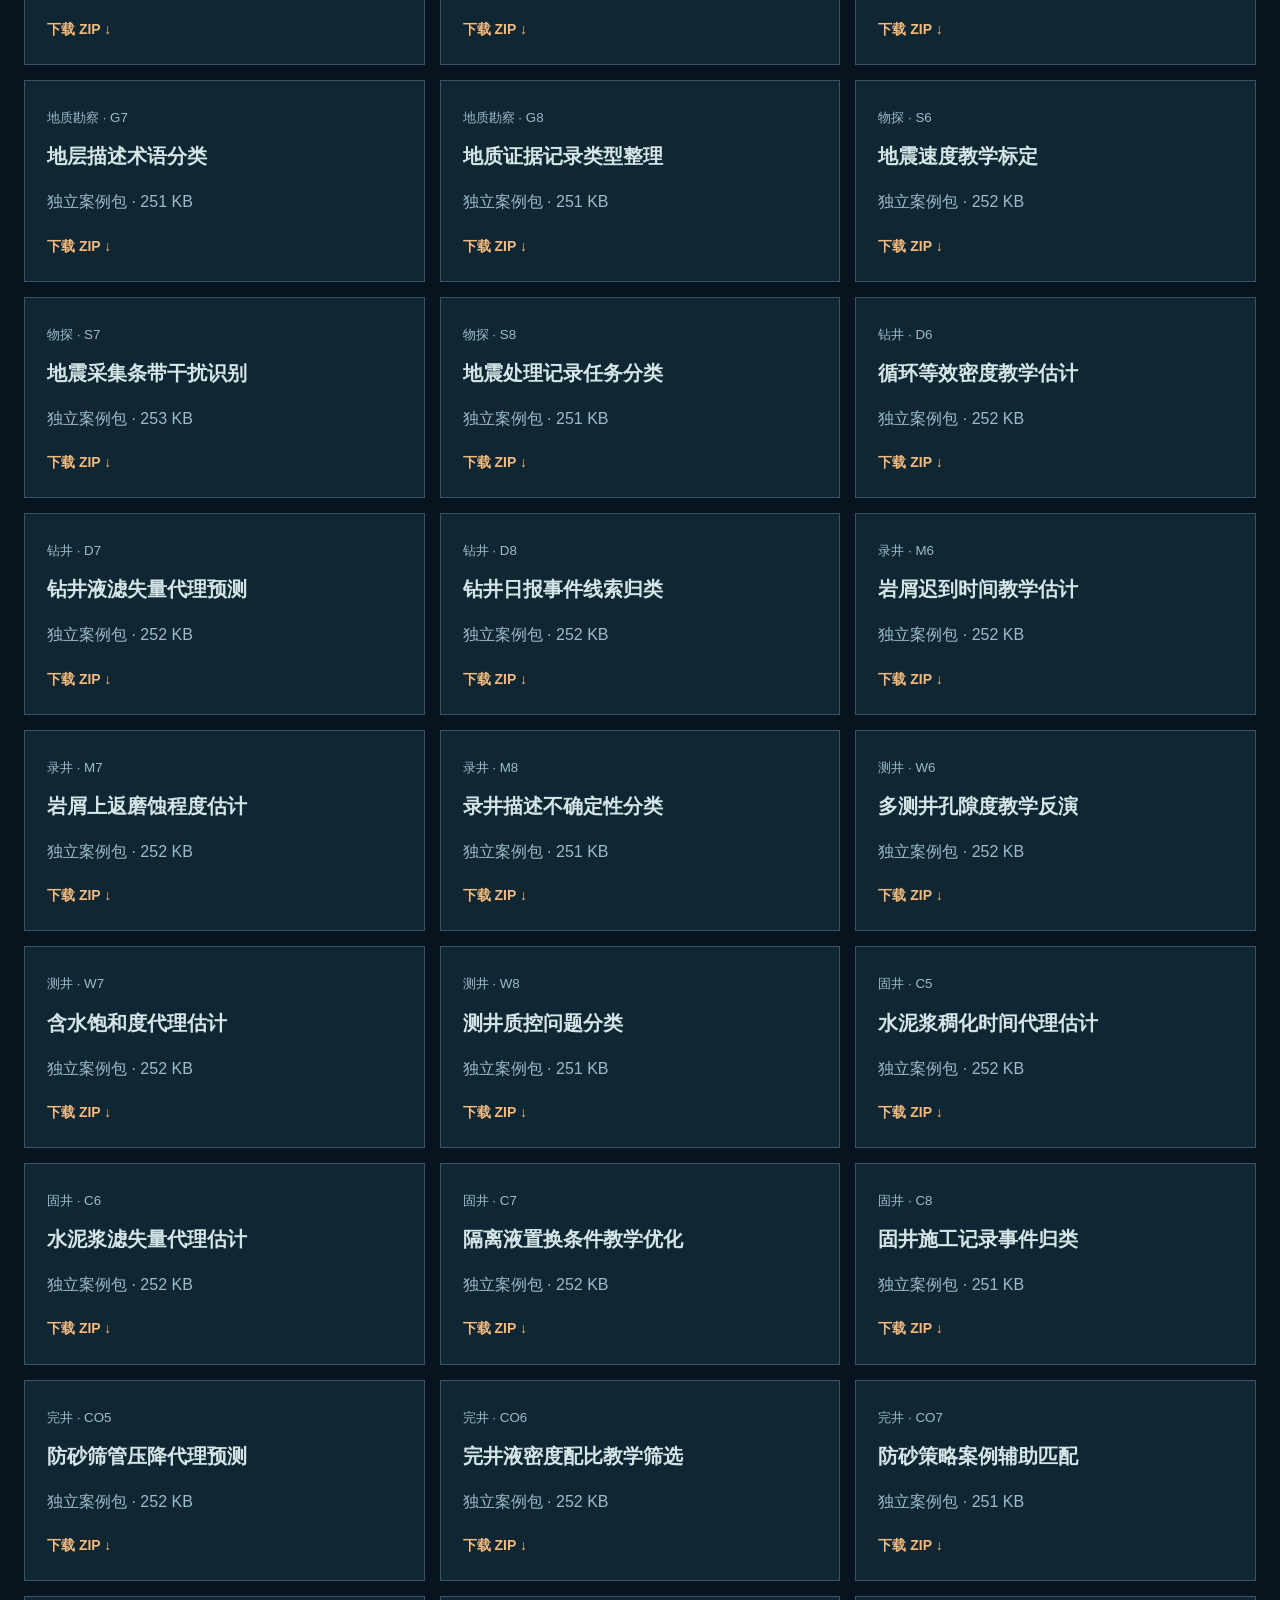
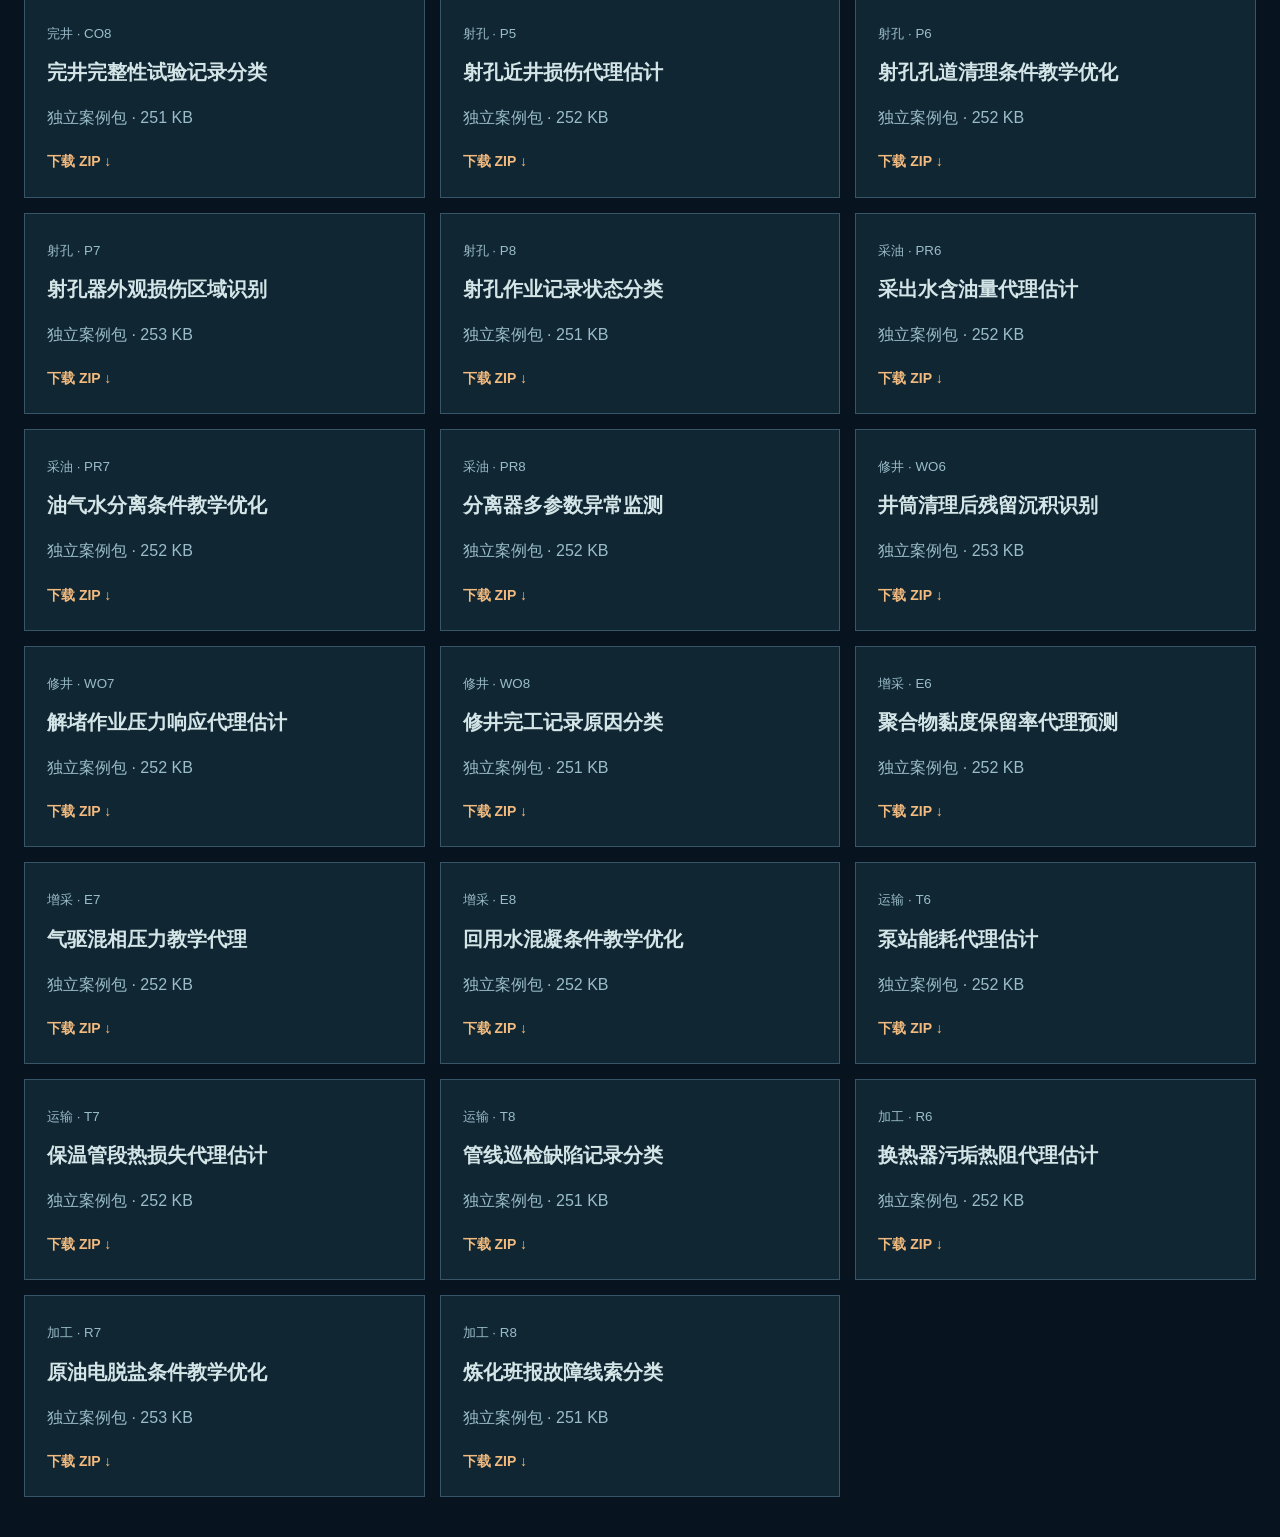
==== commit 15e256ee: "Fix blank Three.js charts after embedded layout resize" ====
--- a/cases.html
+++ b/cases.html
@@ -1 +1 @@
-<!doctype html><html lang="zh-CN"><meta charset="utf-8"><meta name="viewport" content="width=device-width,initial-scale=1"><title>深地智境 独立案例下载</title><style>*{box-sizing:border-box}body{margin:0;background:#07141f;color:#d4e5e8;font:16px/1.7 "Microsoft YaHei",sans-serif}main{max-width:1480px;margin:auto;padding:40px 24px}a{color:inherit}nav a{color:#efb77c;text-decoration:none}h1{font-size:38px;margin:25px 0 10px}header p{max-width:850px;color:#9dbbc8}.filters{display:flex;gap:16px;flex-wrap:wrap;margin:28px 0}input,select{font:inherit;color:#dbe9e8;background:#102b39;border:1px solid #416272;padding:10px;max-width:100%}.grid{display:grid;grid-template-columns:repeat(3,minmax(0,1fr));gap:15px}.case{display:block;text-decoration:none;border:1px solid #375566;background:#102733;padding:22px;min-width:0}.case:hover{border-color:#e8ae75;background:#173746}.case[hidden]{display:none}.case small,.case p{color:#9bbcca}.case h2{font-size:20px;margin:10px 0;line-height:1.6}.case b{font-size:14px;color:#f2ba7e}@media(max-width:900px){.grid{grid-template-columns:1fr 1fr}}@media(max-width:540px){.grid{grid-template-columns:1fr}h1{font-size:29px}}</style><main><nav><a href="index.html">← 返回深地智境</a></nav><header><h1>104 个案例 分别下载</h1><p>每个压缩包只包含一个案例，名称为“作业环节-案例名称”。解压后可直接打开 demo/index.html，也可通过网站的“添加案例”导入单个 ZIP。全部案例使用教学合成数据。</p></header><div class="filters"><label>筛选作业环节 <select id="stage"><option value="">全部环节</option><option>录井</option><option>钻井</option><option>运输</option><option>增采</option><option>物探</option><option>地质勘察</option><option>测井</option><option>固井</option><option>完井</option><option>射孔</option><option>采油</option><option>修井</option><option>加工</option></select></label><label>查找案例 <input id="search" type="search" placeholder="输入案例名称"></label><span id="count">104 个案例</span></div><div class="grid"><a class="case" data-stage="录井" href="cases/录井-钻时曲线变点检测分层.zip" download><small>录井 · M4</small><h2>钻时曲线变点检测分层</h2><p>独立案例包 · 252 KB</p><b>下载 ZIP ↓</b></a><a class="case" data-stage="录井" href="cases/录井-气测异常分段与组分解释.zip" download><small>录井 · M2</small><h2>气测异常分段与组分解释</h2><p>独立案例包 · 253 KB</p><b>下载 ZIP ↓</b></a><a class="case" data-stage="录井" href="cases/录井-荧光成像校正与分级.zip" download><small>录井 · M3</small><h2>荧光成像校正与分级</h2><p>独立案例包 · 252 KB</p><b>下载 ZIP ↓</b></a><a class="case" data-stage="录井" href="cases/录井-岩屑颗粒识别与组分估计.zip" download><small>录井 · M1</small><h2>岩屑颗粒识别与组分估计</h2><p>独立案例包 · 253 KB</p><b>下载 ZIP ↓</b></a><a class="case" data-stage="录井" href="cases/录井-录井报告生成与事实溯源.zip" download><small>录井 · M5</small><h2>录井报告生成与事实溯源</h2><p>独立案例包 · 254 KB</p><b>下载 ZIP ↓</b></a><a class="case" data-stage="钻井" href="cases/钻井-多参数井涌前兆预警.zip" download><small>钻井 · D2</small><h2>多参数井涌前兆预警</h2><p>独立案例包 · 252 KB</p><b>下载 ZIP ↓</b></a><a class="case" data-stage="运输" href="cases/运输-负压波泄漏检测与定位.zip" download><small>运输 · T1</small><h2>负压波泄漏检测与定位</h2><p>独立案例包 · 251 KB</p><b>下载 ZIP ↓</b></a><a class="case" data-stage="增采" href="cases/增采-压裂参数贝叶斯优化示范.zip" download><small>增采 · E1</small><h2>压裂参数贝叶斯优化示范</h2><p>独立案例包 · 252 KB</p><b>下载 ZIP ↓</b></a><a class="case" data-stage="物探" href="cases/物探-地震剖面去噪与信号保真.zip" download><small>物探 · S5</small><h2>地震剖面去噪与信号保真</h2><p>独立案例包 · 253 KB</p><b>下载 ZIP ↓</b></a><a class="case" data-stage="地质勘察" href="cases/地质勘察-多波段遥感岩性像素分类.zip" download><small>地质勘察 · G1</small><h2>多波段遥感岩性像素分类</h2><p>独立案例包 · 253 KB</p><b>下载 ZIP ↓</b></a><a class="case" data-stage="地质勘察" href="cases/地质勘察-油气地球化学异常识别.zip" download><small>地质勘察 · G2</small><h2>油气地球化学异常识别</h2><p>独立案例包 · 251 KB</p><b>下载 ZIP ↓</b></a><a class="case" data-stage="地质勘察" href="cases/地质勘察-地质图件要素智能提取.zip" download><small>地质勘察 · G3</small><h2>地质图件要素智能提取</h2><p>独立案例包 · 252 KB</p><b>下载 ZIP ↓</b></a><a class="case" data-stage="地质勘察" href="cases/地质勘察-露头裂缝自动统计.zip" download><small>地质勘察 · G4</small><h2>露头裂缝自动统计</h2><p>独立案例包 · 253 KB</p><b>下载 ZIP ↓</b></a><a class="case" data-stage="物探" href="cases/物探-地震断层自动解释.zip" download><small>物探 · S1</small><h2>地震断层自动解释</h2><p>独立案例包 · 253 KB</p><b>下载 ZIP ↓</b></a><a class="case" data-stage="物探" href="cases/物探-地震相智能分类.zip" download><small>物探 · S2</small><h2>地震相智能分类</h2><p>独立案例包 · 251 KB</p><b>下载 ZIP ↓</b></a><a class="case" data-stage="物探" href="cases/物探-初至波自动拾取.zip" download><small>物探 · S3</small><h2>初至波自动拾取</h2><p>独立案例包 · 252 KB</p><b>下载 ZIP ↓</b></a><a class="case" data-stage="物探" href="cases/物探-储层参数反演.zip" download><small>物探 · S4</small><h2>储层参数反演</h2><p>独立案例包 · 252 KB</p><b>下载 ZIP ↓</b></a><a class="case" data-stage="钻井" href="cases/钻井-钻速预测与参数优化.zip" download><small>钻井 · D1</small><h2>钻速预测与参数优化</h2><p>独立案例包 · 252 KB</p><b>下载 ZIP ↓</b></a><a class="case" data-stage="钻井" href="cases/钻井-井眼轨迹智能控制.zip" download><small>钻井 · D3</small><h2>井眼轨迹智能控制</h2><p>独立案例包 · 251 KB</p><b>下载 ZIP ↓</b></a><a class="case" data-stage="钻井" href="cases/钻井-钻具失效预测.zip" download><small>钻井 · D4</small><h2>钻具失效预测</h2><p>独立案例包 · 252 KB</p><b>下载 ZIP ↓</b></a><a class="case" data-stage="钻井" href="cases/钻井-钻井液性能智能调控.zip" download><small>钻井 · D5</small><h2>钻井液性能智能调控</h2><p>独立案例包 · 252 KB</p><b>下载 ZIP ↓</b></a><a class="case" data-stage="测井" href="cases/测井-测井曲线智能分层.zip" download><small>测井 · W1</small><h2>测井曲线智能分层</h2><p>独立案例包 · 251 KB</p><b>下载 ZIP ↓</b></a><a class="case" data-stage="测井" href="cases/测井-储层参数智能解释.zip" download><small>测井 · W2</small><h2>储层参数智能解释</h2><p>独立案例包 · 252 KB</p><b>下载 ZIP ↓</b></a><a class="case" data-stage="测井" href="cases/测井-成像测井裂缝识别.zip" download><small>测井 · W3</small><h2>成像测井裂缝识别</h2><p>独立案例包 · 253 KB</p><b>下载 ZIP ↓</b></a><a class="case" data-stage="测井" href="cases/测井-岩性识别.zip" download><small>测井 · W4</small><h2>岩性识别</h2><p>独立案例包 · 251 KB</p><b>下载 ZIP ↓</b></a><a class="case" data-stage="测井" href="cases/测井-测井数据修复.zip" download><small>测井 · W5</small><h2>测井数据修复</h2><p>独立案例包 · 251 KB</p><b>下载 ZIP ↓</b></a><a class="case" data-stage="固井" href="cases/固井-固井质量智能评价.zip" download><small>固井 · C1</small><h2>固井质量智能评价</h2><p>独立案例包 · 251 KB</p><b>下载 ZIP ↓</b></a><a class="case" data-stage="固井" href="cases/固井-注水泥参数优化.zip" download><small>固井 · C2</small><h2>注水泥参数优化</h2><p>独立案例包 · 252 KB</p><b>下载 ZIP ↓</b></a><a class="case" data-stage="固井" href="cases/固井-固井漏失风险预测.zip" download><small>固井 · C3</small><h2>固井漏失风险预测</h2><p>独立案例包 · 252 KB</p><b>下载 ZIP ↓</b></a><a class="case" data-stage="固井" href="cases/固井-套管居中度智能评估.zip" download><small>固井 · C4</small><h2>套管居中度智能评估</h2><p>独立案例包 · 252 KB</p><b>下载 ZIP ↓</b></a><a class="case" data-stage="完井" href="cases/完井-完井方式智能优选.zip" download><small>完井 · CO1</small><h2>完井方式智能优选</h2><p>独立案例包 · 251 KB</p><b>下载 ZIP ↓</b></a><a class="case" data-stage="完井" href="cases/完井-射孔参数智能设计.zip" download><small>完井 · CO2</small><h2>射孔参数智能设计</h2><p>独立案例包 · 252 KB</p><b>下载 ZIP ↓</b></a><a class="case" data-stage="完井" href="cases/完井-完井管柱受力智能分析.zip" download><small>完井 · CO3</small><h2>完井管柱受力智能分析</h2><p>独立案例包 · 252 KB</p><b>下载 ZIP ↓</b></a><a class="case" data-stage="完井" href="cases/完井-智能完井滑套控制策略.zip" download><small>完井 · CO4</small><h2>智能完井滑套控制策略</h2><p>独立案例包 · 252 KB</p><b>下载 ZIP ↓</b></a><a class="case" data-stage="射孔" href="cases/射孔-射孔参数优化.zip" download><small>射孔 · P1</small><h2>射孔参数优化</h2><p>独立案例包 · 252 KB</p><b>下载 ZIP ↓</b></a><a class="case" data-stage="射孔" href="cases/射孔-射孔孔道形态预测.zip" download><small>射孔 · P2</small><h2>射孔孔道形态预测</h2><p>独立案例包 · 252 KB</p><b>下载 ZIP ↓</b></a><a class="case" data-stage="射孔" href="cases/射孔-射孔弹型智能选型.zip" download><small>射孔 · P3</small><h2>射孔弹型智能选型</h2><p>独立案例包 · 251 KB</p><b>下载 ZIP ↓</b></a><a class="case" data-stage="射孔" href="cases/射孔-射孔效果智能评估.zip" download><small>射孔 · P4</small><h2>射孔效果智能评估</h2><p>独立案例包 · 252 KB</p><b>下载 ZIP ↓</b></a><a class="case" data-stage="采油" href="cases/采油-抽油机井工况诊断.zip" download><small>采油 · PR1</small><h2>抽油机井工况诊断</h2><p>独立案例包 · 251 KB</p><b>下载 ZIP ↓</b></a><a class="case" data-stage="采油" href="cases/采油-产量智能预测.zip" download><small>采油 · PR2</small><h2>产量智能预测</h2><p>独立案例包 · 251 KB</p><b>下载 ZIP ↓</b></a><a class="case" data-stage="采油" href="cases/采油-智能注水调配.zip" download><small>采油 · PR3</small><h2>智能注水调配</h2><p>独立案例包 · 252 KB</p><b>下载 ZIP ↓</b></a><a class="case" data-stage="采油" href="cases/采油-电潜泵故障预警.zip" download><small>采油 · PR4</small><h2>电潜泵故障预警</h2><p>独立案例包 · 252 KB</p><b>下载 ZIP ↓</b></a><a class="case" data-stage="采油" href="cases/采油-结蜡  结垢预测.zip" download><small>采油 · PR5</small><h2>结蜡 / 结垢预测</h2><p>独立案例包 · 252 KB</p><b>下载 ZIP ↓</b></a><a class="case" data-stage="修井" href="cases/修井-修井作业方案智能推荐.zip" download><small>修井 · WO1</small><h2>修井作业方案智能推荐</h2><p>独立案例包 · 254 KB</p><b>下载 ZIP ↓</b></a><a class="case" data-stage="修井" href="cases/修井-落物打捞工具智能选型.zip" download><small>修井 · WO2</small><h2>落物打捞工具智能选型</h2><p>独立案例包 · 251 KB</p><b>下载 ZIP ↓</b></a><a class="case" data-stage="修井" href="cases/修井-套管损伤智能识别.zip" download><small>修井 · WO3</small><h2>套管损伤智能识别</h2><p>独立案例包 · 253 KB</p><b>下载 ZIP ↓</b></a><a class="case" data-stage="修井" href="cases/修井-修井作业风险预警.zip" download><small>修井 · WO4</small><h2>修井作业风险预警</h2><p>独立案例包 · 252 KB</p><b>下载 ZIP ↓</b></a><a class="case" data-stage="修井" href="cases/修井-修井周期预测.zip" download><small>修井 · WO5</small><h2>修井周期预测</h2><p>独立案例包 · 252 KB</p><b>下载 ZIP ↓</b></a><a class="case" data-stage="增采" href="cases/增采-压裂裂缝形态预测.zip" download><small>增采 · E2</small><h2>压裂裂缝形态预测</h2><p>独立案例包 · 251 KB</p><b>下载 ZIP ↓</b></a><a class="case" data-stage="增采" href="cases/增采-化学驱配方智能筛选.zip" download><small>增采 · E3</small><h2>化学驱配方智能筛选</h2><p>独立案例包 · 252 KB</p><b>下载 ZIP ↓</b></a><a class="case" data-stage="增采" href="cases/增采-蒸汽吞吐注采参数优化.zip" download><small>增采 · E4</small><h2>蒸汽吞吐注采参数优化</h2><p>独立案例包 · 252 KB</p><b>下载 ZIP ↓</b></a><a class="case" data-stage="增采" href="cases/增采-微生物采油菌群活性预测.zip" download><small>增采 · E5</small><h2>微生物采油菌群活性预测</h2><p>独立案例包 · 252 KB</p><b>下载 ZIP ↓</b></a><a class="case" data-stage="运输" href="cases/运输-管道腐蚀智能评估.zip" download><small>运输 · T2</small><h2>管道腐蚀智能评估</h2><p>独立案例包 · 253 KB</p><b>下载 ZIP ↓</b></a><a class="case" data-stage="运输" href="cases/运输-集输系统工况优化.zip" download><small>运输 · T3</small><h2>集输系统工况优化</h2><p>独立案例包 · 252 KB</p><b>下载 ZIP ↓</b></a><a class="case" data-stage="运输" href="cases/运输-油气计量智能校正.zip" download><small>运输 · T4</small><h2>油气计量智能校正</h2><p>独立案例包 · 251 KB</p><b>下载 ZIP ↓</b></a><a class="case" data-stage="运输" href="cases/运输-储罐液位与泄漏智能监控.zip" download><small>运输 · T5</small><h2>储罐液位与泄漏智能监控</h2><p>独立案例包 · 253 KB</p><b>下载 ZIP ↓</b></a><a class="case" data-stage="加工" href="cases/加工-常减压装置操作优化.zip" download><small>加工 · R1</small><h2>常减压装置操作优化</h2><p>独立案例包 · 252 KB</p><b>下载 ZIP ↓</b></a><a class="case" data-stage="加工" href="cases/加工-催化裂化产物预测.zip" download><small>加工 · R2</small><h2>催化裂化产物预测</h2><p>独立案例包 · 252 KB</p><b>下载 ZIP ↓</b></a><a class="case" data-stage="加工" href="cases/加工-炼化设备预测性维护.zip" download><small>加工 · R3</small><h2>炼化设备预测性维护</h2><p>独立案例包 · 252 KB</p><b>下载 ZIP ↓</b></a><a class="case" data-stage="加工" href="cases/加工-化验数据智能审核.zip" download><small>加工 · R4</small><h2>化验数据智能审核</h2><p>独立案例包 · 254 KB</p><b>下载 ZIP ↓</b></a><a class="case" data-stage="加工" href="cases/加工-产品质量在线软测量.zip" download><small>加工 · R5</small><h2>产品质量在线软测量</h2><p>独立案例包 · 252 KB</p><b>下载 ZIP ↓</b></a><a class="case" data-stage="地质勘察" href="cases/地质勘察-烃源岩成熟度教学估计.zip" download><small>地质勘察 · G5</small><h2>烃源岩成熟度教学估计</h2><p>独立案例包 · 252 KB</p><b>下载 ZIP ↓</b></a><a class="case" data-stage="地质勘察" href="cases/地质勘察-沉积岩压实孔隙度估计.zip" download><small>地质勘察 · G6</small><h2>沉积岩压实孔隙度估计</h2><p>独立案例包 · 251 KB</p><b>下载 ZIP ↓</b></a><a class="case" data-stage="地质勘察" href="cases/地质勘察-地层描述术语分类.zip" download><small>地质勘察 · G7</small><h2>地层描述术语分类</h2><p>独立案例包 · 251 KB</p><b>下载 ZIP ↓</b></a><a class="case" data-stage="地质勘察" href="cases/地质勘察-地质证据记录类型整理.zip" download><small>地质勘察 · G8</small><h2>地质证据记录类型整理</h2><p>独立案例包 · 251 KB</p><b>下载 ZIP ↓</b></a><a class="case" data-stage="物探" href="cases/物探-地震速度教学标定.zip" download><small>物探 · S6</small><h2>地震速度教学标定</h2><p>独立案例包 · 251 KB</p><b>下载 ZIP ↓</b></a><a class="case" data-stage="物探" href="cases/物探-地震采集条带干扰识别.zip" download><small>物探 · S7</small><h2>地震采集条带干扰识别</h2><p>独立案例包 · 252 KB</p><b>下载 ZIP ↓</b></a><a class="case" data-stage="物探" href="cases/物探-地震处理记录任务分类.zip" download><small>物探 · S8</small><h2>地震处理记录任务分类</h2><p>独立案例包 · 251 KB</p><b>下载 ZIP ↓</b></a><a class="case" data-stage="钻井" href="cases/钻井-循环等效密度教学估计.zip" download><small>钻井 · D6</small><h2>循环等效密度教学估计</h2><p>独立案例包 · 252 KB</p><b>下载 ZIP ↓</b></a><a class="case" data-stage="钻井" href="cases/钻井-钻井液滤失量代理预测.zip" download><small>钻井 · D7</small><h2>钻井液滤失量代理预测</h2><p>独立案例包 · 252 KB</p><b>下载 ZIP ↓</b></a><a class="case" data-stage="钻井" href="cases/钻井-钻井日报事件线索归类.zip" download><small>钻井 · D8</small><h2>钻井日报事件线索归类</h2><p>独立案例包 · 251 KB</p><b>下载 ZIP ↓</b></a><a class="case" data-stage="录井" href="cases/录井-岩屑迟到时间教学估计.zip" download><small>录井 · M6</small><h2>岩屑迟到时间教学估计</h2><p>独立案例包 · 252 KB</p><b>下载 ZIP ↓</b></a><a class="case" data-stage="录井" href="cases/录井-岩屑上返磨蚀程度估计.zip" download><small>录井 · M7</small><h2>岩屑上返磨蚀程度估计</h2><p>独立案例包 · 252 KB</p><b>下载 ZIP ↓</b></a><a class="case" data-stage="录井" href="cases/录井-录井描述不确定性分类.zip" download><small>录井 · M8</small><h2>录井描述不确定性分类</h2><p>独立案例包 · 251 KB</p><b>下载 ZIP ↓</b></a><a class="case" data-stage="测井" href="cases/测井-多测井孔隙度教学反演.zip" download><small>测井 · W6</small><h2>多测井孔隙度教学反演</h2><p>独立案例包 · 251 KB</p><b>下载 ZIP ↓</b></a><a class="case" data-stage="测井" href="cases/测井-含水饱和度代理估计.zip" download><small>测井 · W7</small><h2>含水饱和度代理估计</h2><p>独立案例包 · 251 KB</p><b>下载 ZIP ↓</b></a><a class="case" data-stage="测井" href="cases/测井-测井质控问题分类.zip" download><small>测井 · W8</small><h2>测井质控问题分类</h2><p>独立案例包 · 251 KB</p><b>下载 ZIP ↓</b></a><a class="case" data-stage="固井" href="cases/固井-水泥浆稠化时间代理估计.zip" download><small>固井 · C5</small><h2>水泥浆稠化时间代理估计</h2><p>独立案例包 · 251 KB</p><b>下载 ZIP ↓</b></a><a class="case" data-stage="固井" href="cases/固井-水泥浆滤失量代理估计.zip" download><small>固井 · C6</small><h2>水泥浆滤失量代理估计</h2><p>独立案例包 · 251 KB</p><b>下载 ZIP ↓</b></a><a class="case" data-stage="固井" href="cases/固井-隔离液置换条件教学优化.zip" download><small>固井 · C7</small><h2>隔离液置换条件教学优化</h2><p>独立案例包 · 252 KB</p><b>下载 ZIP ↓</b></a><a class="case" data-stage="固井" href="cases/固井-固井施工记录事件归类.zip" download><small>固井 · C8</small><h2>固井施工记录事件归类</h2><p>独立案例包 · 251 KB</p><b>下载 ZIP ↓</b></a><a class="case" data-stage="完井" href="cases/完井-防砂筛管压降代理预测.zip" download><small>完井 · CO5</small><h2>防砂筛管压降代理预测</h2><p>独立案例包 · 251 KB</p><b>下载 ZIP ↓</b></a><a class="case" data-stage="完井" href="cases/完井-完井液密度配比教学筛选.zip" download><small>完井 · CO6</small><h2>完井液密度配比教学筛选</h2><p>独立案例包 · 252 KB</p><b>下载 ZIP ↓</b></a><a class="case" data-stage="完井" href="cases/完井-防砂策略案例辅助匹配.zip" download><small>完井 · CO7</small><h2>防砂策略案例辅助匹配</h2><p>独立案例包 · 251 KB</p><b>下载 ZIP ↓</b></a><a class="case" data-stage="完井" href="cases/完井-完井完整性试验记录分类.zip" download><small>完井 · CO8</small><h2>完井完整性试验记录分类</h2><p>独立案例包 · 251 KB</p><b>下载 ZIP ↓</b></a><a class="case" data-stage="射孔" href="cases/射孔-射孔近井损伤代理估计.zip" download><small>射孔 · P5</small><h2>射孔近井损伤代理估计</h2><p>独立案例包 · 251 KB</p><b>下载 ZIP ↓</b></a><a class="case" data-stage="射孔" href="cases/射孔-射孔孔道清理条件教学优化.zip" download><small>射孔 · P6</small><h2>射孔孔道清理条件教学优化</h2><p>独立案例包 · 252 KB</p><b>下载 ZIP ↓</b></a><a class="case" data-stage="射孔" href="cases/射孔-射孔器外观损伤区域识别.zip" download><small>射孔 · P7</small><h2>射孔器外观损伤区域识别</h2><p>独立案例包 · 252 KB</p><b>下载 ZIP ↓</b></a><a class="case" data-stage="射孔" href="cases/射孔-射孔作业记录状态分类.zip" download><small>射孔 · P8</small><h2>射孔作业记录状态分类</h2><p>独立案例包 · 251 KB</p><b>下载 ZIP ↓</b></a><a class="case" data-stage="采油" href="cases/采油-采出水含油量代理估计.zip" download><small>采油 · PR6</small><h2>采出水含油量代理估计</h2><p>独立案例包 · 251 KB</p><b>下载 ZIP ↓</b></a><a class="case" data-stage="采油" href="cases/采油-油气水分离条件教学优化.zip" download><small>采油 · PR7</small><h2>油气水分离条件教学优化</h2><p>独立案例包 · 252 KB</p><b>下载 ZIP ↓</b></a><a class="case" data-stage="采油" href="cases/采油-分离器多参数异常监测.zip" download><small>采油 · PR8</small><h2>分离器多参数异常监测</h2><p>独立案例包 · 252 KB</p><b>下载 ZIP ↓</b></a><a class="case" data-stage="修井" href="cases/修井-井筒清理后残留沉积识别.zip" download><small>修井 · WO6</small><h2>井筒清理后残留沉积识别</h2><p>独立案例包 · 253 KB</p><b>下载 ZIP ↓</b></a><a class="case" data-stage="修井" href="cases/修井-解堵作业压力响应代理估计.zip" download><small>修井 · WO7</small><h2>解堵作业压力响应代理估计</h2><p>独立案例包 · 251 KB</p><b>下载 ZIP ↓</b></a><a class="case" data-stage="修井" href="cases/修井-修井完工记录原因分类.zip" download><small>修井 · WO8</small><h2>修井完工记录原因分类</h2><p>独立案例包 · 251 KB</p><b>下载 ZIP ↓</b></a><a class="case" data-stage="增采" href="cases/增采-聚合物黏度保留率代理预测.zip" download><small>增采 · E6</small><h2>聚合物黏度保留率代理预测</h2><p>独立案例包 · 252 KB</p><b>下载 ZIP ↓</b></a><a class="case" data-stage="增采" href="cases/增采-气驱混相压力教学代理.zip" download><small>增采 · E7</small><h2>气驱混相压力教学代理</h2><p>独立案例包 · 252 KB</p><b>下载 ZIP ↓</b></a><a class="case" data-stage="增采" href="cases/增采-回用水混凝条件教学优化.zip" download><small>增采 · E8</small><h2>回用水混凝条件教学优化</h2><p>独立案例包 · 252 KB</p><b>下载 ZIP ↓</b></a><a class="case" data-stage="运输" href="cases/运输-泵站能耗代理估计.zip" download><small>运输 · T6</small><h2>泵站能耗代理估计</h2><p>独立案例包 · 251 KB</p><b>下载 ZIP ↓</b></a><a class="case" data-stage="运输" href="cases/运输-保温管段热损失代理估计.zip" download><small>运输 · T7</small><h2>保温管段热损失代理估计</h2><p>独立案例包 · 251 KB</p><b>下载 ZIP ↓</b></a><a class="case" data-stage="运输" href="cases/运输-管线巡检缺陷记录分类.zip" download><small>运输 · T8</small><h2>管线巡检缺陷记录分类</h2><p>独立案例包 · 251 KB</p><b>下载 ZIP ↓</b></a><a class="case" data-stage="加工" href="cases/加工-换热器污垢热阻代理估计.zip" download><small>加工 · R6</small><h2>换热器污垢热阻代理估计</h2><p>独立案例包 · 252 KB</p><b>下载 ZIP ↓</b></a><a class="case" data-stage="加工" href="cases/加工-原油电脱盐条件教学优化.zip" download><small>加工 · R7</small><h2>原油电脱盐条件教学优化</h2><p>独立案例包 · 252 KB</p><b>下载 ZIP ↓</b></a><a class="case" data-stage="加工" href="cases/加工-炼化班报故障线索分类.zip" download><small>加工 · R8</small><h2>炼化班报故障线索分类</h2><p>独立案例包 · 251 KB</p><b>下载 ZIP ↓</b></a></div></main><script>const cards=[...document.querySelectorAll('.case')],stage=document.querySelector('#stage'),search=document.querySelector('#search');function filter(){let n=0;cards.forEach(c=>{c.hidden=!!((stage.value&&c.dataset.stage!==stage.value)||(search.value&&!c.textContent.includes(search.value)));if(!c.hidden)n++;});document.querySelector('#count').textContent=n+' / 104 个案例';}stage.onchange=search.oninput=filter;</script></html>+<!doctype html><html lang="zh-CN"><meta charset="utf-8"><meta name="viewport" content="width=device-width,initial-scale=1"><title>深地智境 独立案例下载</title><style>*{box-sizing:border-box}body{margin:0;background:#07141f;color:#d4e5e8;font:16px/1.7 "Microsoft YaHei",sans-serif}main{max-width:1480px;margin:auto;padding:40px 24px}a{color:inherit}nav a{color:#efb77c;text-decoration:none}h1{font-size:38px;margin:25px 0 10px}header p{max-width:850px;color:#9dbbc8}.filters{display:flex;gap:16px;flex-wrap:wrap;margin:28px 0}input,select{font:inherit;color:#dbe9e8;background:#102b39;border:1px solid #416272;padding:10px;max-width:100%}.grid{display:grid;grid-template-columns:repeat(3,minmax(0,1fr));gap:15px}.case{display:block;text-decoration:none;border:1px solid #375566;background:#102733;padding:22px;min-width:0}.case:hover{border-color:#e8ae75;background:#173746}.case[hidden]{display:none}.case small,.case p{color:#9bbcca}.case h2{font-size:20px;margin:10px 0;line-height:1.6}.case b{font-size:14px;color:#f2ba7e}@media(max-width:900px){.grid{grid-template-columns:1fr 1fr}}@media(max-width:540px){.grid{grid-template-columns:1fr}h1{font-size:29px}}</style><main><nav><a href="index.html">← 返回深地智境</a></nav><header><h1>104 个案例 分别下载</h1><p>每个压缩包只包含一个案例，名称为“作业环节-案例名称”。解压后可直接打开 demo/index.html，也可通过网站的“添加案例”导入单个 ZIP。全部案例使用教学合成数据。</p></header><div class="filters"><label>筛选作业环节 <select id="stage"><option value="">全部环节</option><option>录井</option><option>钻井</option><option>运输</option><option>增采</option><option>物探</option><option>地质勘察</option><option>测井</option><option>固井</option><option>完井</option><option>射孔</option><option>采油</option><option>修井</option><option>加工</option></select></label><label>查找案例 <input id="search" type="search" placeholder="输入案例名称"></label><span id="count">104 个案例</span></div><div class="grid"><a class="case" data-stage="录井" href="cases/录井-钻时曲线变点检测分层.zip" download><small>录井 · M4</small><h2>钻时曲线变点检测分层</h2><p>独立案例包 · 253 KB</p><b>下载 ZIP ↓</b></a><a class="case" data-stage="录井" href="cases/录井-气测异常分段与组分解释.zip" download><small>录井 · M2</small><h2>气测异常分段与组分解释</h2><p>独立案例包 · 253 KB</p><b>下载 ZIP ↓</b></a><a class="case" data-stage="录井" href="cases/录井-荧光成像校正与分级.zip" download><small>录井 · M3</small><h2>荧光成像校正与分级</h2><p>独立案例包 · 252 KB</p><b>下载 ZIP ↓</b></a><a class="case" data-stage="录井" href="cases/录井-岩屑颗粒识别与组分估计.zip" download><small>录井 · M1</small><h2>岩屑颗粒识别与组分估计</h2><p>独立案例包 · 254 KB</p><b>下载 ZIP ↓</b></a><a class="case" data-stage="录井" href="cases/录井-录井报告生成与事实溯源.zip" download><small>录井 · M5</small><h2>录井报告生成与事实溯源</h2><p>独立案例包 · 254 KB</p><b>下载 ZIP ↓</b></a><a class="case" data-stage="钻井" href="cases/钻井-多参数井涌前兆预警.zip" download><small>钻井 · D2</small><h2>多参数井涌前兆预警</h2><p>独立案例包 · 253 KB</p><b>下载 ZIP ↓</b></a><a class="case" data-stage="运输" href="cases/运输-负压波泄漏检测与定位.zip" download><small>运输 · T1</small><h2>负压波泄漏检测与定位</h2><p>独立案例包 · 252 KB</p><b>下载 ZIP ↓</b></a><a class="case" data-stage="增采" href="cases/增采-压裂参数贝叶斯优化示范.zip" download><small>增采 · E1</small><h2>压裂参数贝叶斯优化示范</h2><p>独立案例包 · 253 KB</p><b>下载 ZIP ↓</b></a><a class="case" data-stage="物探" href="cases/物探-地震剖面去噪与信号保真.zip" download><small>物探 · S5</small><h2>地震剖面去噪与信号保真</h2><p>独立案例包 · 253 KB</p><b>下载 ZIP ↓</b></a><a class="case" data-stage="地质勘察" href="cases/地质勘察-多波段遥感岩性像素分类.zip" download><small>地质勘察 · G1</small><h2>多波段遥感岩性像素分类</h2><p>独立案例包 · 253 KB</p><b>下载 ZIP ↓</b></a><a class="case" data-stage="地质勘察" href="cases/地质勘察-油气地球化学异常识别.zip" download><small>地质勘察 · G2</small><h2>油气地球化学异常识别</h2><p>独立案例包 · 252 KB</p><b>下载 ZIP ↓</b></a><a class="case" data-stage="地质勘察" href="cases/地质勘察-地质图件要素智能提取.zip" download><small>地质勘察 · G3</small><h2>地质图件要素智能提取</h2><p>独立案例包 · 253 KB</p><b>下载 ZIP ↓</b></a><a class="case" data-stage="地质勘察" href="cases/地质勘察-露头裂缝自动统计.zip" download><small>地质勘察 · G4</small><h2>露头裂缝自动统计</h2><p>独立案例包 · 253 KB</p><b>下载 ZIP ↓</b></a><a class="case" data-stage="物探" href="cases/物探-地震断层自动解释.zip" download><small>物探 · S1</small><h2>地震断层自动解释</h2><p>独立案例包 · 253 KB</p><b>下载 ZIP ↓</b></a><a class="case" data-stage="物探" href="cases/物探-地震相智能分类.zip" download><small>物探 · S2</small><h2>地震相智能分类</h2><p>独立案例包 · 252 KB</p><b>下载 ZIP ↓</b></a><a class="case" data-stage="物探" href="cases/物探-初至波自动拾取.zip" download><small>物探 · S3</small><h2>初至波自动拾取</h2><p>独立案例包 · 252 KB</p><b>下载 ZIP ↓</b></a><a class="case" data-stage="物探" href="cases/物探-储层参数反演.zip" download><small>物探 · S4</small><h2>储层参数反演</h2><p>独立案例包 · 252 KB</p><b>下载 ZIP ↓</b></a><a class="case" data-stage="钻井" href="cases/钻井-钻速预测与参数优化.zip" download><small>钻井 · D1</small><h2>钻速预测与参数优化</h2><p>独立案例包 · 253 KB</p><b>下载 ZIP ↓</b></a><a class="case" data-stage="钻井" href="cases/钻井-井眼轨迹智能控制.zip" download><small>钻井 · D3</small><h2>井眼轨迹智能控制</h2><p>独立案例包 · 252 KB</p><b>下载 ZIP ↓</b></a><a class="case" data-stage="钻井" href="cases/钻井-钻具失效预测.zip" download><small>钻井 · D4</small><h2>钻具失效预测</h2><p>独立案例包 · 252 KB</p><b>下载 ZIP ↓</b></a><a class="case" data-stage="钻井" href="cases/钻井-钻井液性能智能调控.zip" download><small>钻井 · D5</small><h2>钻井液性能智能调控</h2><p>独立案例包 · 252 KB</p><b>下载 ZIP ↓</b></a><a class="case" data-stage="测井" href="cases/测井-测井曲线智能分层.zip" download><small>测井 · W1</small><h2>测井曲线智能分层</h2><p>独立案例包 · 252 KB</p><b>下载 ZIP ↓</b></a><a class="case" data-stage="测井" href="cases/测井-储层参数智能解释.zip" download><small>测井 · W2</small><h2>储层参数智能解释</h2><p>独立案例包 · 252 KB</p><b>下载 ZIP ↓</b></a><a class="case" data-stage="测井" href="cases/测井-成像测井裂缝识别.zip" download><small>测井 · W3</small><h2>成像测井裂缝识别</h2><p>独立案例包 · 253 KB</p><b>下载 ZIP ↓</b></a><a class="case" data-stage="测井" href="cases/测井-岩性识别.zip" download><small>测井 · W4</small><h2>岩性识别</h2><p>独立案例包 · 252 KB</p><b>下载 ZIP ↓</b></a><a class="case" data-stage="测井" href="cases/测井-测井数据修复.zip" download><small>测井 · W5</small><h2>测井数据修复</h2><p>独立案例包 · 251 KB</p><b>下载 ZIP ↓</b></a><a class="case" data-stage="固井" href="cases/固井-固井质量智能评价.zip" download><small>固井 · C1</small><h2>固井质量智能评价</h2><p>独立案例包 · 252 KB</p><b>下载 ZIP ↓</b></a><a class="case" data-stage="固井" href="cases/固井-注水泥参数优化.zip" download><small>固井 · C2</small><h2>注水泥参数优化</h2><p>独立案例包 · 253 KB</p><b>下载 ZIP ↓</b></a><a class="case" data-stage="固井" href="cases/固井-固井漏失风险预测.zip" download><small>固井 · C3</small><h2>固井漏失风险预测</h2><p>独立案例包 · 252 KB</p><b>下载 ZIP ↓</b></a><a class="case" data-stage="固井" href="cases/固井-套管居中度智能评估.zip" download><small>固井 · C4</small><h2>套管居中度智能评估</h2><p>独立案例包 · 252 KB</p><b>下载 ZIP ↓</b></a><a class="case" data-stage="完井" href="cases/完井-完井方式智能优选.zip" download><small>完井 · CO1</small><h2>完井方式智能优选</h2><p>独立案例包 · 251 KB</p><b>下载 ZIP ↓</b></a><a class="case" data-stage="完井" href="cases/完井-射孔参数智能设计.zip" download><small>完井 · CO2</small><h2>射孔参数智能设计</h2><p>独立案例包 · 253 KB</p><b>下载 ZIP ↓</b></a><a class="case" data-stage="完井" href="cases/完井-完井管柱受力智能分析.zip" download><small>完井 · CO3</small><h2>完井管柱受力智能分析</h2><p>独立案例包 · 252 KB</p><b>下载 ZIP ↓</b></a><a class="case" data-stage="完井" href="cases/完井-智能完井滑套控制策略.zip" download><small>完井 · CO4</small><h2>智能完井滑套控制策略</h2><p>独立案例包 · 253 KB</p><b>下载 ZIP ↓</b></a><a class="case" data-stage="射孔" href="cases/射孔-射孔参数优化.zip" download><small>射孔 · P1</small><h2>射孔参数优化</h2><p>独立案例包 · 253 KB</p><b>下载 ZIP ↓</b></a><a class="case" data-stage="射孔" href="cases/射孔-射孔孔道形态预测.zip" download><small>射孔 · P2</small><h2>射孔孔道形态预测</h2><p>独立案例包 · 252 KB</p><b>下载 ZIP ↓</b></a><a class="case" data-stage="射孔" href="cases/射孔-射孔弹型智能选型.zip" download><small>射孔 · P3</small><h2>射孔弹型智能选型</h2><p>独立案例包 · 252 KB</p><b>下载 ZIP ↓</b></a><a class="case" data-stage="射孔" href="cases/射孔-射孔效果智能评估.zip" download><small>射孔 · P4</small><h2>射孔效果智能评估</h2><p>独立案例包 · 252 KB</p><b>下载 ZIP ↓</b></a><a class="case" data-stage="采油" href="cases/采油-抽油机井工况诊断.zip" download><small>采油 · PR1</small><h2>抽油机井工况诊断</h2><p>独立案例包 · 252 KB</p><b>下载 ZIP ↓</b></a><a class="case" data-stage="采油" href="cases/采油-产量智能预测.zip" download><small>采油 · PR2</small><h2>产量智能预测</h2><p>独立案例包 · 252 KB</p><b>下载 ZIP ↓</b></a><a class="case" data-stage="采油" href="cases/采油-智能注水调配.zip" download><small>采油 · PR3</small><h2>智能注水调配</h2><p>独立案例包 · 252 KB</p><b>下载 ZIP ↓</b></a><a class="case" data-stage="采油" href="cases/采油-电潜泵故障预警.zip" download><small>采油 · PR4</small><h2>电潜泵故障预警</h2><p>独立案例包 · 252 KB</p><b>下载 ZIP ↓</b></a><a class="case" data-stage="采油" href="cases/采油-结蜡与结垢预测.zip" download><small>采油 · PR5</small><h2>结蜡 / 结垢预测</h2><p>独立案例包 · 252 KB</p><b>下载 ZIP ↓</b></a><a class="case" data-stage="修井" href="cases/修井-修井作业方案智能推荐.zip" download><small>修井 · WO1</small><h2>修井作业方案智能推荐</h2><p>独立案例包 · 254 KB</p><b>下载 ZIP ↓</b></a><a class="case" data-stage="修井" href="cases/修井-落物打捞工具智能选型.zip" download><small>修井 · WO2</small><h2>落物打捞工具智能选型</h2><p>独立案例包 · 252 KB</p><b>下载 ZIP ↓</b></a><a class="case" data-stage="修井" href="cases/修井-套管损伤智能识别.zip" download><small>修井 · WO3</small><h2>套管损伤智能识别</h2><p>独立案例包 · 253 KB</p><b>下载 ZIP ↓</b></a><a class="case" data-stage="修井" href="cases/修井-修井作业风险预警.zip" download><small>修井 · WO4</small><h2>修井作业风险预警</h2><p>独立案例包 · 253 KB</p><b>下载 ZIP ↓</b></a><a class="case" data-stage="修井" href="cases/修井-修井周期预测.zip" download><small>修井 · WO5</small><h2>修井周期预测</h2><p>独立案例包 · 252 KB</p><b>下载 ZIP ↓</b></a><a class="case" data-stage="增采" href="cases/增采-压裂裂缝形态预测.zip" download><small>增采 · E2</small><h2>压裂裂缝形态预测</h2><p>独立案例包 · 252 KB</p><b>下载 ZIP ↓</b></a><a class="case" data-stage="增采" href="cases/增采-化学驱配方智能筛选.zip" download><small>增采 · E3</small><h2>化学驱配方智能筛选</h2><p>独立案例包 · 253 KB</p><b>下载 ZIP ↓</b></a><a class="case" data-stage="增采" href="cases/增采-蒸汽吞吐注采参数优化.zip" download><small>增采 · E4</small><h2>蒸汽吞吐注采参数优化</h2><p>独立案例包 · 253 KB</p><b>下载 ZIP ↓</b></a><a class="case" data-stage="增采" href="cases/增采-微生物采油菌群活性预测.zip" download><small>增采 · E5</small><h2>微生物采油菌群活性预测</h2><p>独立案例包 · 253 KB</p><b>下载 ZIP ↓</b></a><a class="case" data-stage="运输" href="cases/运输-管道腐蚀智能评估.zip" download><small>运输 · T2</small><h2>管道腐蚀智能评估</h2><p>独立案例包 · 253 KB</p><b>下载 ZIP ↓</b></a><a class="case" data-stage="运输" href="cases/运输-集输系统工况优化.zip" download><small>运输 · T3</small><h2>集输系统工况优化</h2><p>独立案例包 · 253 KB</p><b>下载 ZIP ↓</b></a><a class="case" data-stage="运输" href="cases/运输-油气计量智能校正.zip" download><small>运输 · T4</small><h2>油气计量智能校正</h2><p>独立案例包 · 252 KB</p><b>下载 ZIP ↓</b></a><a class="case" data-stage="运输" href="cases/运输-储罐液位与泄漏智能监控.zip" download><small>运输 · T5</small><h2>储罐液位与泄漏智能监控</h2><p>独立案例包 · 253 KB</p><b>下载 ZIP ↓</b></a><a class="case" data-stage="加工" href="cases/加工-常减压装置操作优化.zip" download><small>加工 · R1</small><h2>常减压装置操作优化</h2><p>独立案例包 · 253 KB</p><b>下载 ZIP ↓</b></a><a class="case" data-stage="加工" href="cases/加工-催化裂化产物预测.zip" download><small>加工 · R2</small><h2>催化裂化产物预测</h2><p>独立案例包 · 252 KB</p><b>下载 ZIP ↓</b></a><a class="case" data-stage="加工" href="cases/加工-炼化设备预测性维护.zip" download><small>加工 · R3</small><h2>炼化设备预测性维护</h2><p>独立案例包 · 253 KB</p><b>下载 ZIP ↓</b></a><a class="case" data-stage="加工" href="cases/加工-化验数据智能审核.zip" download><small>加工 · R4</small><h2>化验数据智能审核</h2><p>独立案例包 · 254 KB</p><b>下载 ZIP ↓</b></a><a class="case" data-stage="加工" href="cases/加工-产品质量在线软测量.zip" download><small>加工 · R5</small><h2>产品质量在线软测量</h2><p>独立案例包 · 253 KB</p><b>下载 ZIP ↓</b></a><a class="case" data-stage="地质勘察" href="cases/地质勘察-烃源岩成熟度教学估计.zip" download><small>地质勘察 · G5</small><h2>烃源岩成熟度教学估计</h2><p>独立案例包 · 252 KB</p><b>下载 ZIP ↓</b></a><a class="case" data-stage="地质勘察" href="cases/地质勘察-沉积岩压实孔隙度估计.zip" download><small>地质勘察 · G6</small><h2>沉积岩压实孔隙度估计</h2><p>独立案例包 · 252 KB</p><b>下载 ZIP ↓</b></a><a class="case" data-stage="地质勘察" href="cases/地质勘察-地层描述术语分类.zip" download><small>地质勘察 · G7</small><h2>地层描述术语分类</h2><p>独立案例包 · 251 KB</p><b>下载 ZIP ↓</b></a><a class="case" data-stage="地质勘察" href="cases/地质勘察-地质证据记录类型整理.zip" download><small>地质勘察 · G8</small><h2>地质证据记录类型整理</h2><p>独立案例包 · 251 KB</p><b>下载 ZIP ↓</b></a><a class="case" data-stage="物探" href="cases/物探-地震速度教学标定.zip" download><small>物探 · S6</small><h2>地震速度教学标定</h2><p>独立案例包 · 252 KB</p><b>下载 ZIP ↓</b></a><a class="case" data-stage="物探" href="cases/物探-地震采集条带干扰识别.zip" download><small>物探 · S7</small><h2>地震采集条带干扰识别</h2><p>独立案例包 · 253 KB</p><b>下载 ZIP ↓</b></a><a class="case" data-stage="物探" href="cases/物探-地震处理记录任务分类.zip" download><small>物探 · S8</small><h2>地震处理记录任务分类</h2><p>独立案例包 · 251 KB</p><b>下载 ZIP ↓</b></a><a class="case" data-stage="钻井" href="cases/钻井-循环等效密度教学估计.zip" download><small>钻井 · D6</small><h2>循环等效密度教学估计</h2><p>独立案例包 · 252 KB</p><b>下载 ZIP ↓</b></a><a class="case" data-stage="钻井" href="cases/钻井-钻井液滤失量代理预测.zip" download><small>钻井 · D7</small><h2>钻井液滤失量代理预测</h2><p>独立案例包 · 252 KB</p><b>下载 ZIP ↓</b></a><a class="case" data-stage="钻井" href="cases/钻井-钻井日报事件线索归类.zip" download><small>钻井 · D8</small><h2>钻井日报事件线索归类</h2><p>独立案例包 · 252 KB</p><b>下载 ZIP ↓</b></a><a class="case" data-stage="录井" href="cases/录井-岩屑迟到时间教学估计.zip" download><small>录井 · M6</small><h2>岩屑迟到时间教学估计</h2><p>独立案例包 · 252 KB</p><b>下载 ZIP ↓</b></a><a class="case" data-stage="录井" href="cases/录井-岩屑上返磨蚀程度估计.zip" download><small>录井 · M7</small><h2>岩屑上返磨蚀程度估计</h2><p>独立案例包 · 252 KB</p><b>下载 ZIP ↓</b></a><a class="case" data-stage="录井" href="cases/录井-录井描述不确定性分类.zip" download><small>录井 · M8</small><h2>录井描述不确定性分类</h2><p>独立案例包 · 251 KB</p><b>下载 ZIP ↓</b></a><a class="case" data-stage="测井" href="cases/测井-多测井孔隙度教学反演.zip" download><small>测井 · W6</small><h2>多测井孔隙度教学反演</h2><p>独立案例包 · 252 KB</p><b>下载 ZIP ↓</b></a><a class="case" data-stage="测井" href="cases/测井-含水饱和度代理估计.zip" download><small>测井 · W7</small><h2>含水饱和度代理估计</h2><p>独立案例包 · 252 KB</p><b>下载 ZIP ↓</b></a><a class="case" data-stage="测井" href="cases/测井-测井质控问题分类.zip" download><small>测井 · W8</small><h2>测井质控问题分类</h2><p>独立案例包 · 251 KB</p><b>下载 ZIP ↓</b></a><a class="case" data-stage="固井" href="cases/固井-水泥浆稠化时间代理估计.zip" download><small>固井 · C5</small><h2>水泥浆稠化时间代理估计</h2><p>独立案例包 · 252 KB</p><b>下载 ZIP ↓</b></a><a class="case" data-stage="固井" href="cases/固井-水泥浆滤失量代理估计.zip" download><small>固井 · C6</small><h2>水泥浆滤失量代理估计</h2><p>独立案例包 · 252 KB</p><b>下载 ZIP ↓</b></a><a class="case" data-stage="固井" href="cases/固井-隔离液置换条件教学优化.zip" download><small>固井 · C7</small><h2>隔离液置换条件教学优化</h2><p>独立案例包 · 252 KB</p><b>下载 ZIP ↓</b></a><a class="case" data-stage="固井" href="cases/固井-固井施工记录事件归类.zip" download><small>固井 · C8</small><h2>固井施工记录事件归类</h2><p>独立案例包 · 251 KB</p><b>下载 ZIP ↓</b></a><a class="case" data-stage="完井" href="cases/完井-防砂筛管压降代理预测.zip" download><small>完井 · CO5</small><h2>防砂筛管压降代理预测</h2><p>独立案例包 · 252 KB</p><b>下载 ZIP ↓</b></a><a class="case" data-stage="完井" href="cases/完井-完井液密度配比教学筛选.zip" download><small>完井 · CO6</small><h2>完井液密度配比教学筛选</h2><p>独立案例包 · 252 KB</p><b>下载 ZIP ↓</b></a><a class="case" data-stage="完井" href="cases/完井-防砂策略案例辅助匹配.zip" download><small>完井 · CO7</small><h2>防砂策略案例辅助匹配</h2><p>独立案例包 · 251 KB</p><b>下载 ZIP ↓</b></a><a class="case" data-stage="完井" href="cases/完井-完井完整性试验记录分类.zip" download><small>完井 · CO8</small><h2>完井完整性试验记录分类</h2><p>独立案例包 · 251 KB</p><b>下载 ZIP ↓</b></a><a class="case" data-stage="射孔" href="cases/射孔-射孔近井损伤代理估计.zip" download><small>射孔 · P5</small><h2>射孔近井损伤代理估计</h2><p>独立案例包 · 252 KB</p><b>下载 ZIP ↓</b></a><a class="case" data-stage="射孔" href="cases/射孔-射孔孔道清理条件教学优化.zip" download><small>射孔 · P6</small><h2>射孔孔道清理条件教学优化</h2><p>独立案例包 · 252 KB</p><b>下载 ZIP ↓</b></a><a class="case" data-stage="射孔" href="cases/射孔-射孔器外观损伤区域识别.zip" download><small>射孔 · P7</small><h2>射孔器外观损伤区域识别</h2><p>独立案例包 · 253 KB</p><b>下载 ZIP ↓</b></a><a class="case" data-stage="射孔" href="cases/射孔-射孔作业记录状态分类.zip" download><small>射孔 · P8</small><h2>射孔作业记录状态分类</h2><p>独立案例包 · 251 KB</p><b>下载 ZIP ↓</b></a><a class="case" data-stage="采油" href="cases/采油-采出水含油量代理估计.zip" download><small>采油 · PR6</small><h2>采出水含油量代理估计</h2><p>独立案例包 · 252 KB</p><b>下载 ZIP ↓</b></a><a class="case" data-stage="采油" href="cases/采油-油气水分离条件教学优化.zip" download><small>采油 · PR7</small><h2>油气水分离条件教学优化</h2><p>独立案例包 · 252 KB</p><b>下载 ZIP ↓</b></a><a class="case" data-stage="采油" href="cases/采油-分离器多参数异常监测.zip" download><small>采油 · PR8</small><h2>分离器多参数异常监测</h2><p>独立案例包 · 252 KB</p><b>下载 ZIP ↓</b></a><a class="case" data-stage="修井" href="cases/修井-井筒清理后残留沉积识别.zip" download><small>修井 · WO6</small><h2>井筒清理后残留沉积识别</h2><p>独立案例包 · 253 KB</p><b>下载 ZIP ↓</b></a><a class="case" data-stage="修井" href="cases/修井-解堵作业压力响应代理估计.zip" download><small>修井 · WO7</small><h2>解堵作业压力响应代理估计</h2><p>独立案例包 · 252 KB</p><b>下载 ZIP ↓</b></a><a class="case" data-stage="修井" href="cases/修井-修井完工记录原因分类.zip" download><small>修井 · WO8</small><h2>修井完工记录原因分类</h2><p>独立案例包 · 251 KB</p><b>下载 ZIP ↓</b></a><a class="case" data-stage="增采" href="cases/增采-聚合物黏度保留率代理预测.zip" download><small>增采 · E6</small><h2>聚合物黏度保留率代理预测</h2><p>独立案例包 · 252 KB</p><b>下载 ZIP ↓</b></a><a class="case" data-stage="增采" href="cases/增采-气驱混相压力教学代理.zip" download><small>增采 · E7</small><h2>气驱混相压力教学代理</h2><p>独立案例包 · 252 KB</p><b>下载 ZIP ↓</b></a><a class="case" data-stage="增采" href="cases/增采-回用水混凝条件教学优化.zip" download><small>增采 · E8</small><h2>回用水混凝条件教学优化</h2><p>独立案例包 · 252 KB</p><b>下载 ZIP ↓</b></a><a class="case" data-stage="运输" href="cases/运输-泵站能耗代理估计.zip" download><small>运输 · T6</small><h2>泵站能耗代理估计</h2><p>独立案例包 · 252 KB</p><b>下载 ZIP ↓</b></a><a class="case" data-stage="运输" href="cases/运输-保温管段热损失代理估计.zip" download><small>运输 · T7</small><h2>保温管段热损失代理估计</h2><p>独立案例包 · 252 KB</p><b>下载 ZIP ↓</b></a><a class="case" data-stage="运输" href="cases/运输-管线巡检缺陷记录分类.zip" download><small>运输 · T8</small><h2>管线巡检缺陷记录分类</h2><p>独立案例包 · 251 KB</p><b>下载 ZIP ↓</b></a><a class="case" data-stage="加工" href="cases/加工-换热器污垢热阻代理估计.zip" download><small>加工 · R6</small><h2>换热器污垢热阻代理估计</h2><p>独立案例包 · 252 KB</p><b>下载 ZIP ↓</b></a><a class="case" data-stage="加工" href="cases/加工-原油电脱盐条件教学优化.zip" download><small>加工 · R7</small><h2>原油电脱盐条件教学优化</h2><p>独立案例包 · 253 KB</p><b>下载 ZIP ↓</b></a><a class="case" data-stage="加工" href="cases/加工-炼化班报故障线索分类.zip" download><small>加工 · R8</small><h2>炼化班报故障线索分类</h2><p>独立案例包 · 251 KB</p><b>下载 ZIP ↓</b></a></div></main><script>const cards=[...document.querySelectorAll('.case')],stage=document.querySelector('#stage'),search=document.querySelector('#search');function filter(){let n=0;cards.forEach(c=>{c.hidden=!!((stage.value&&c.dataset.stage!==stage.value)||(search.value&&!c.textContent.includes(search.value)));if(!c.hidden)n++;});document.querySelector('#count').textContent=n+' / 104 个案例';}stage.onchange=search.oninput=filter;</script></html>
